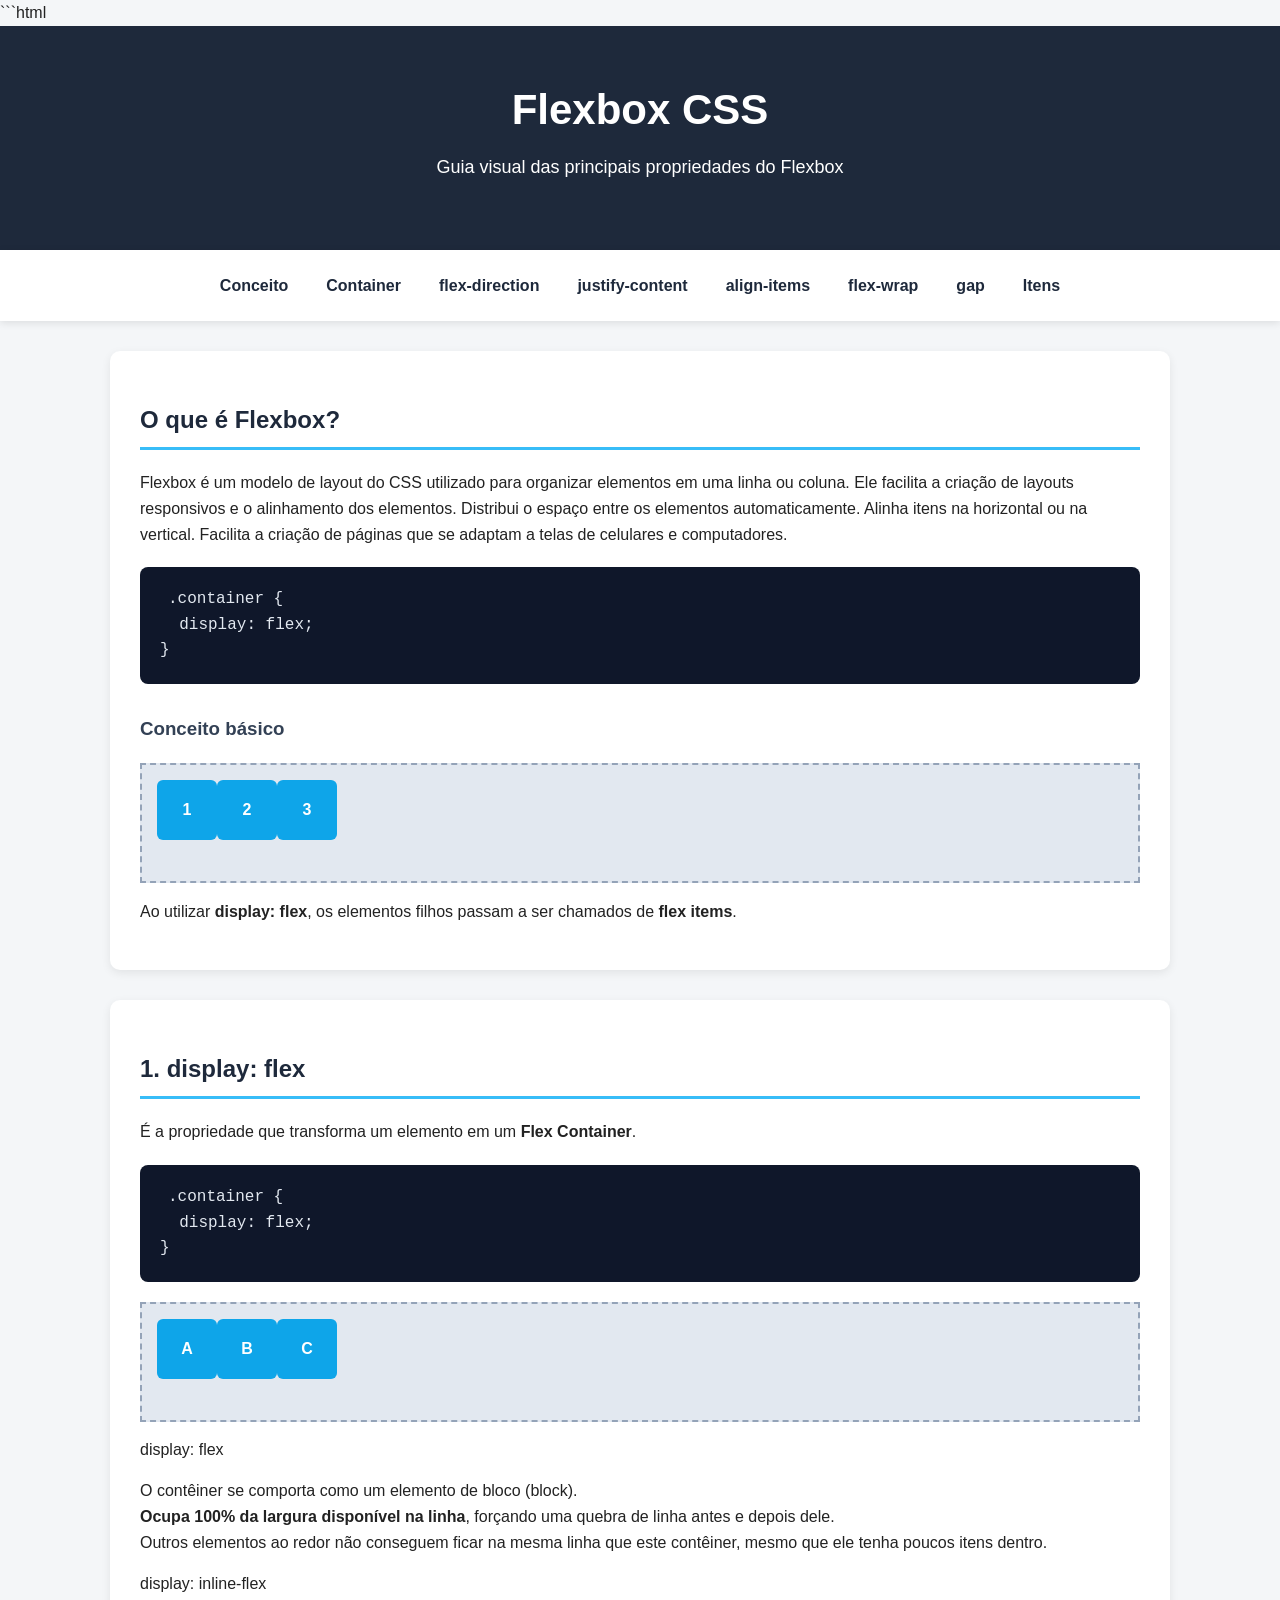
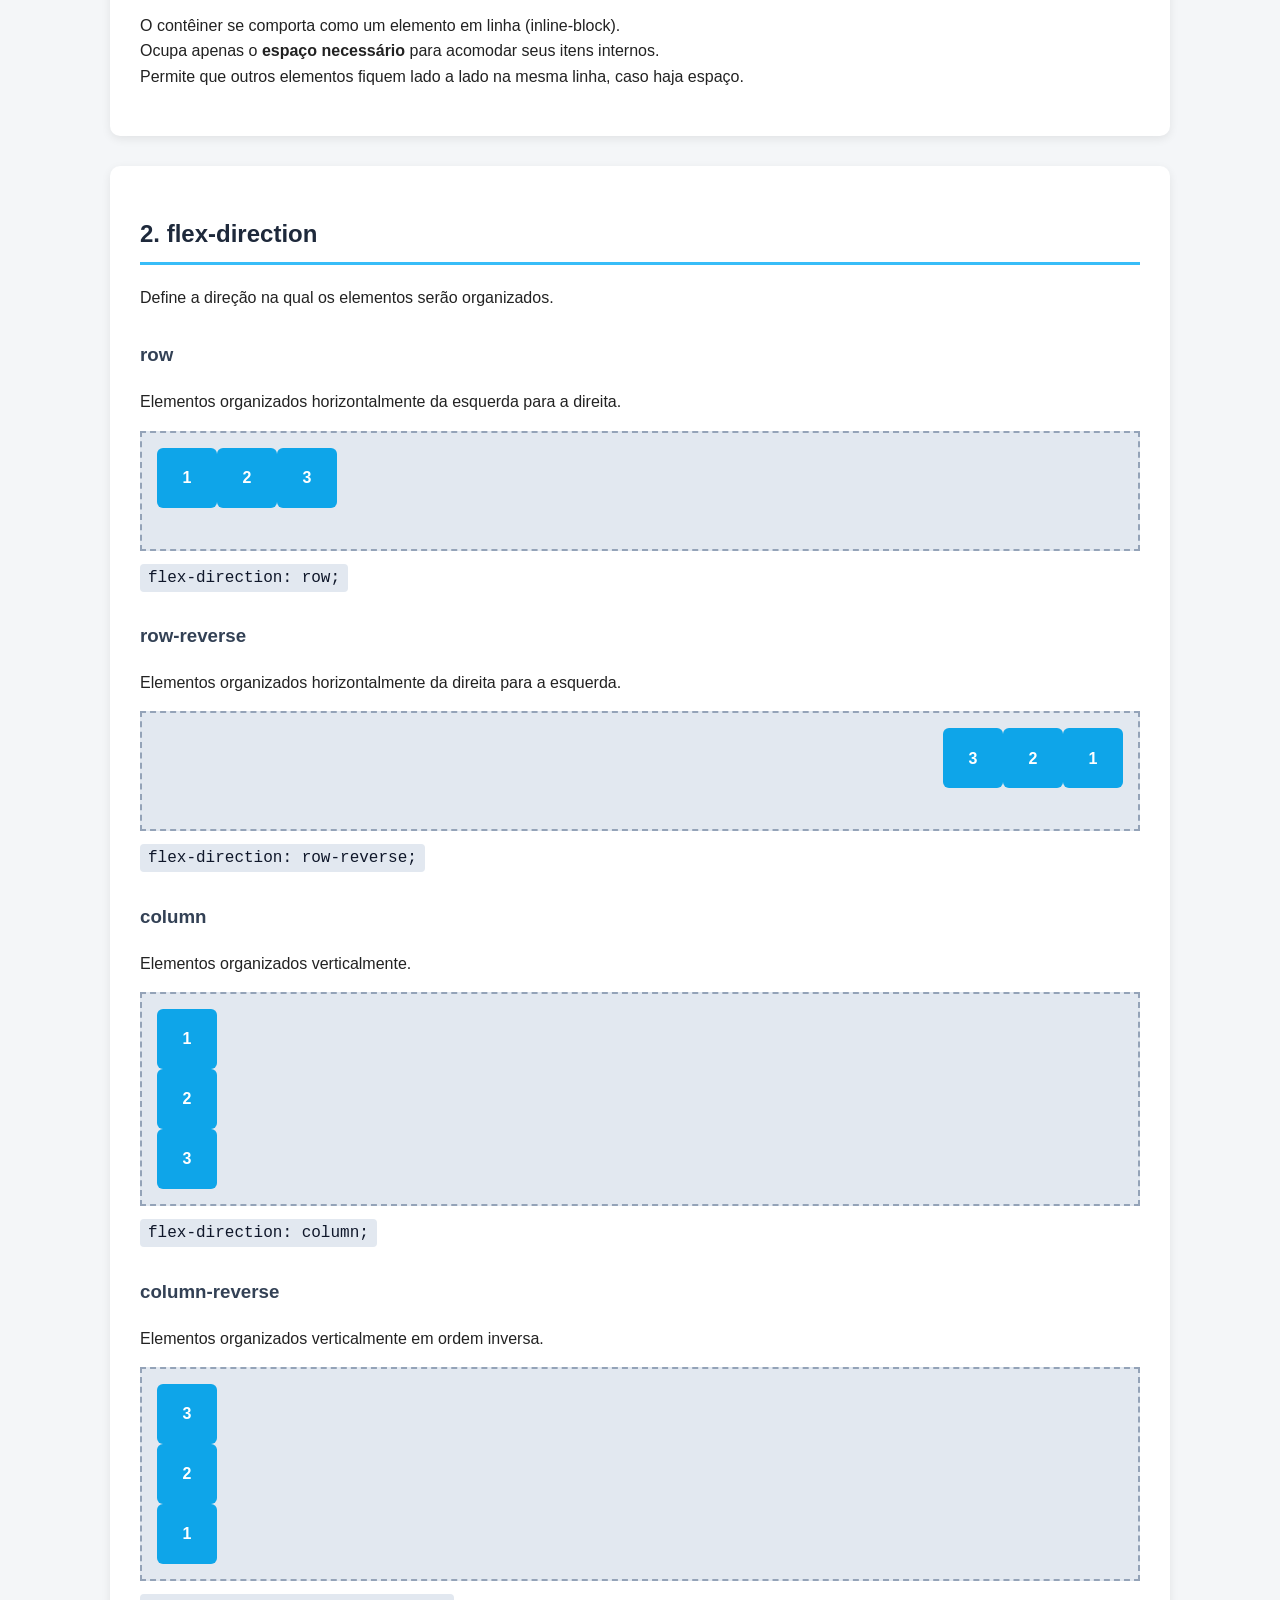
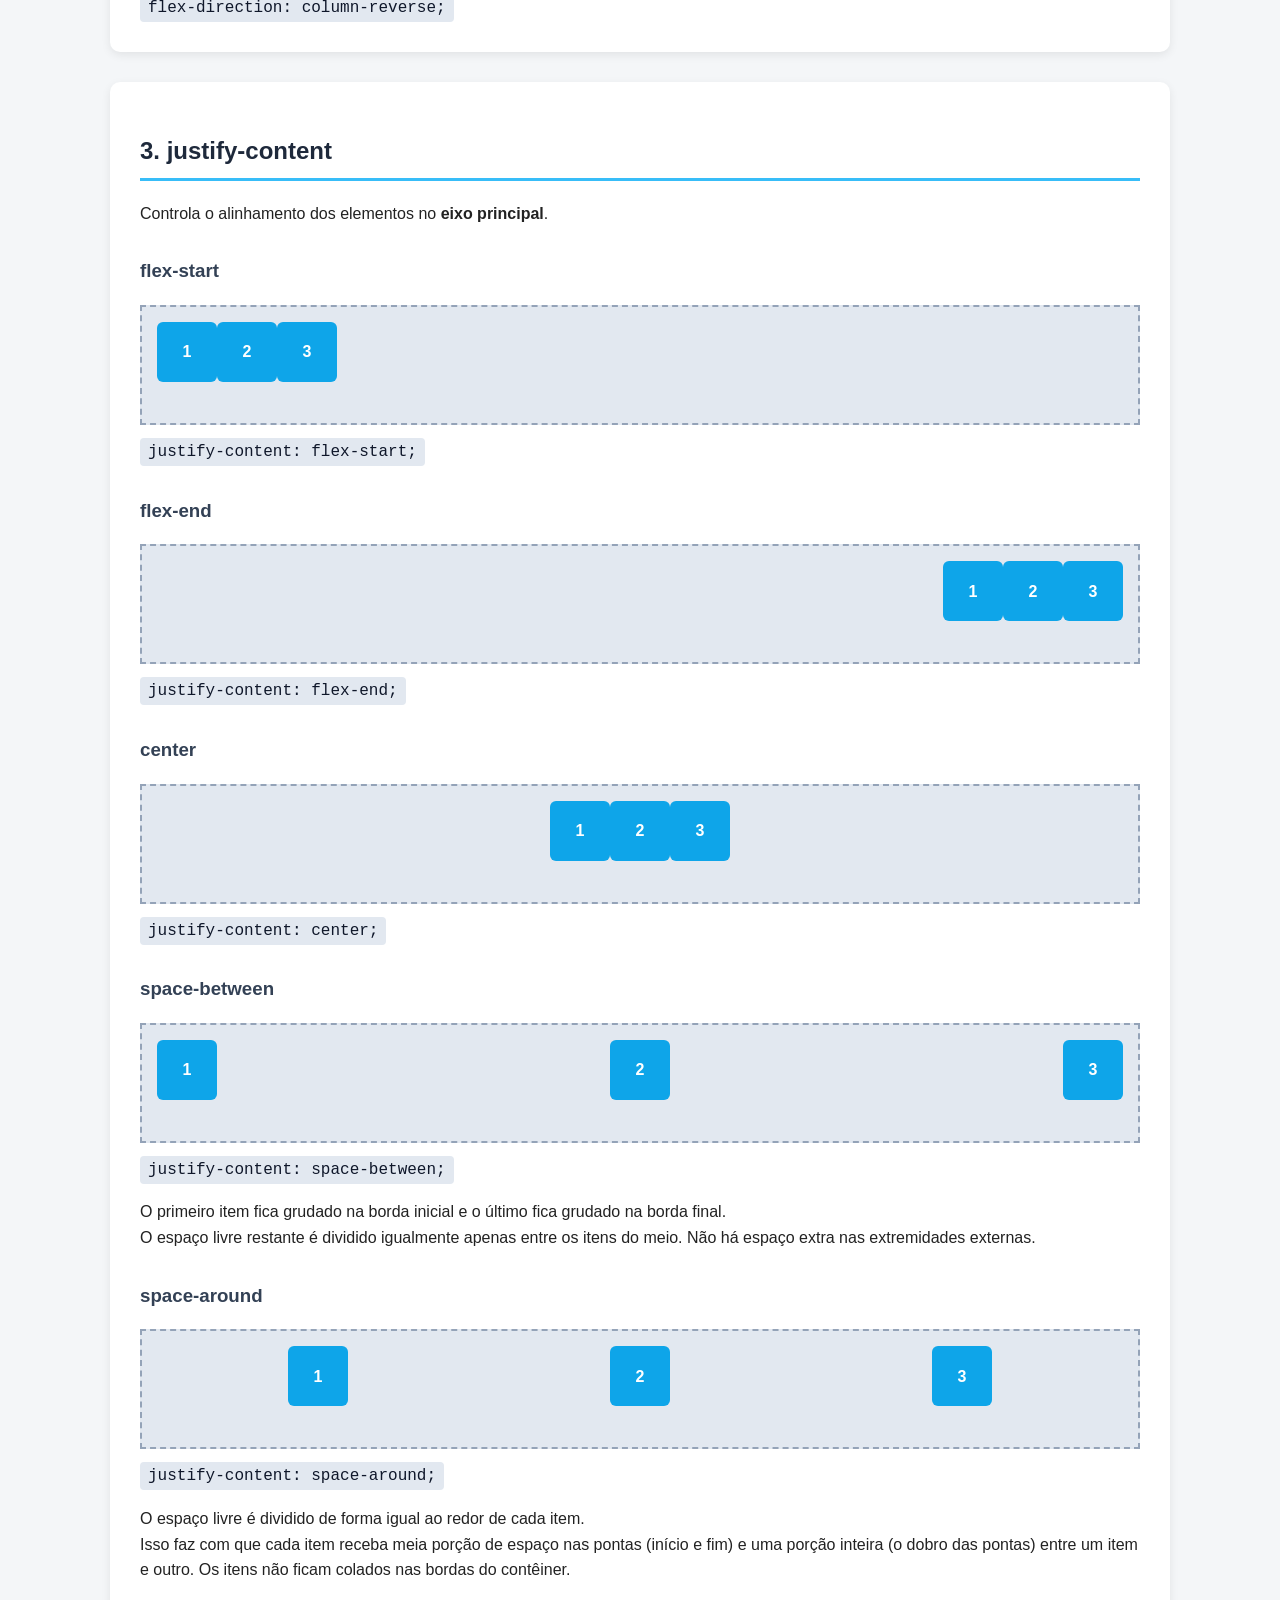
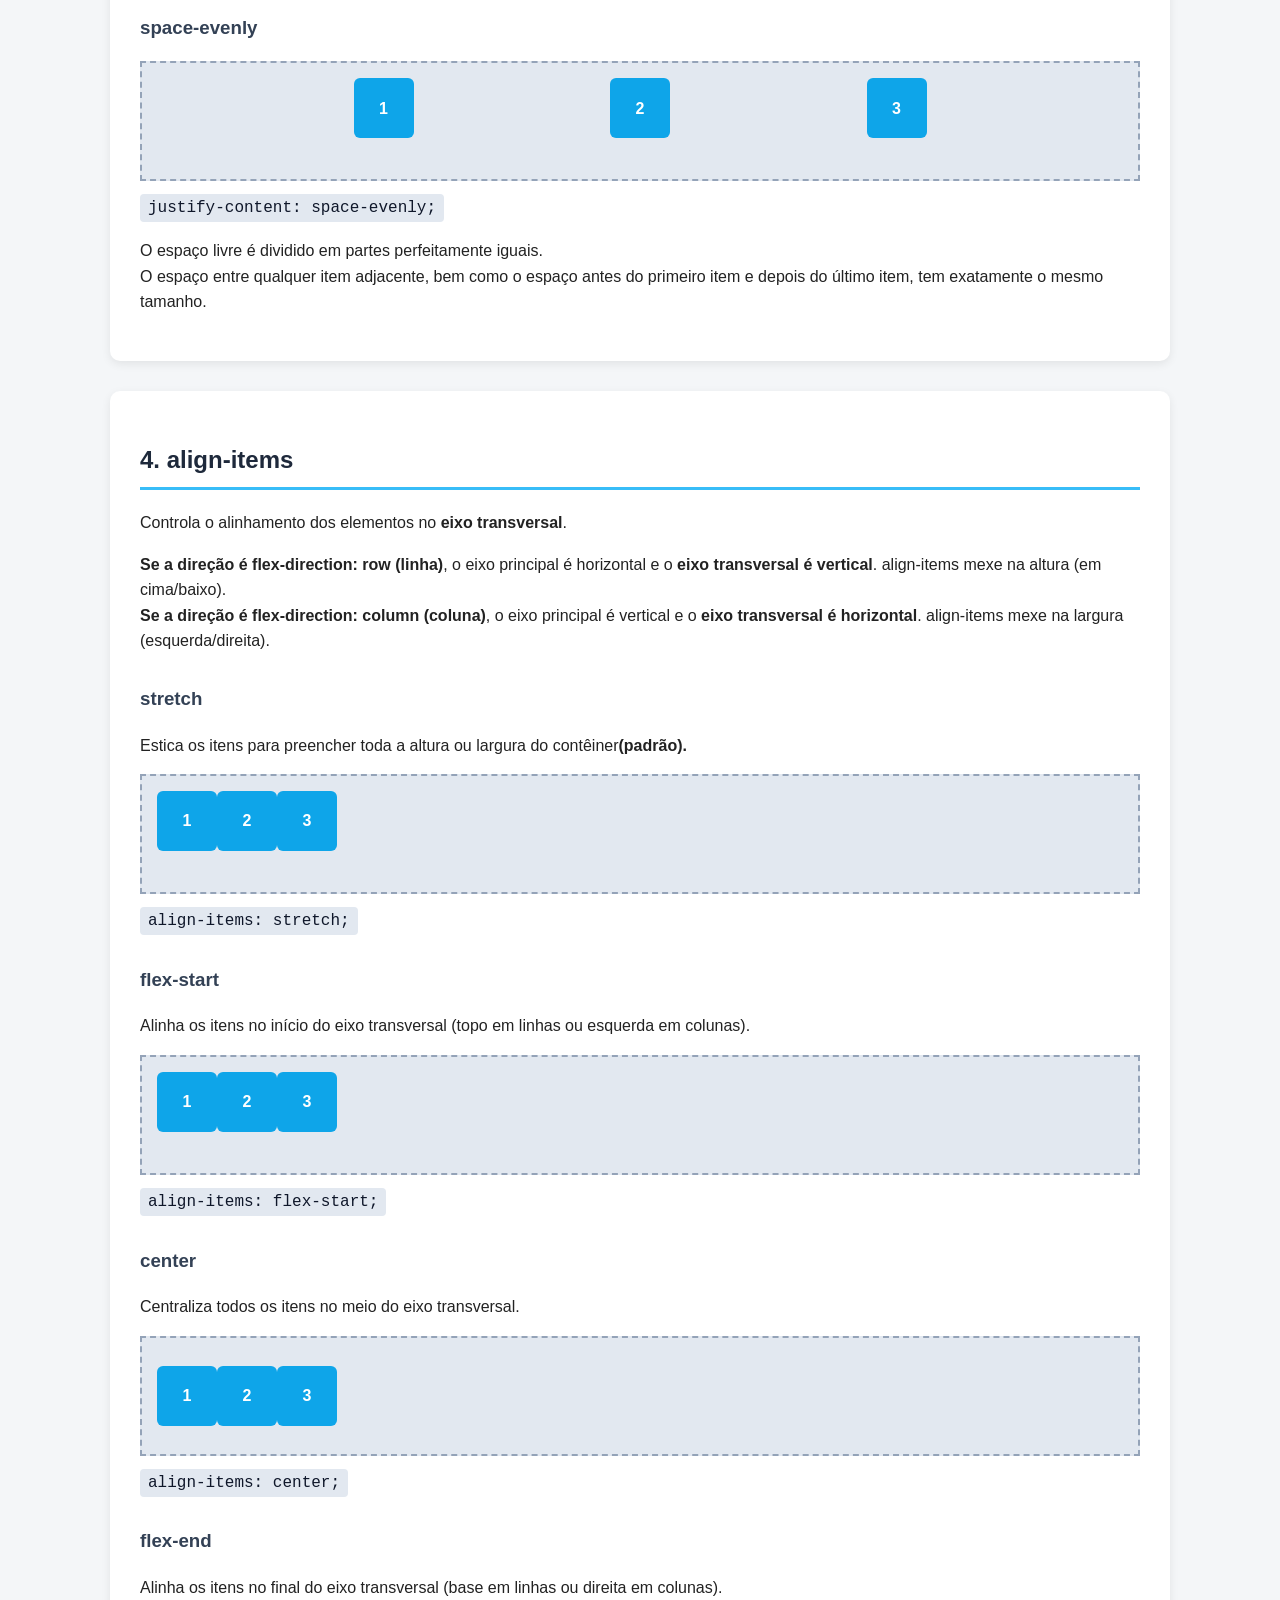
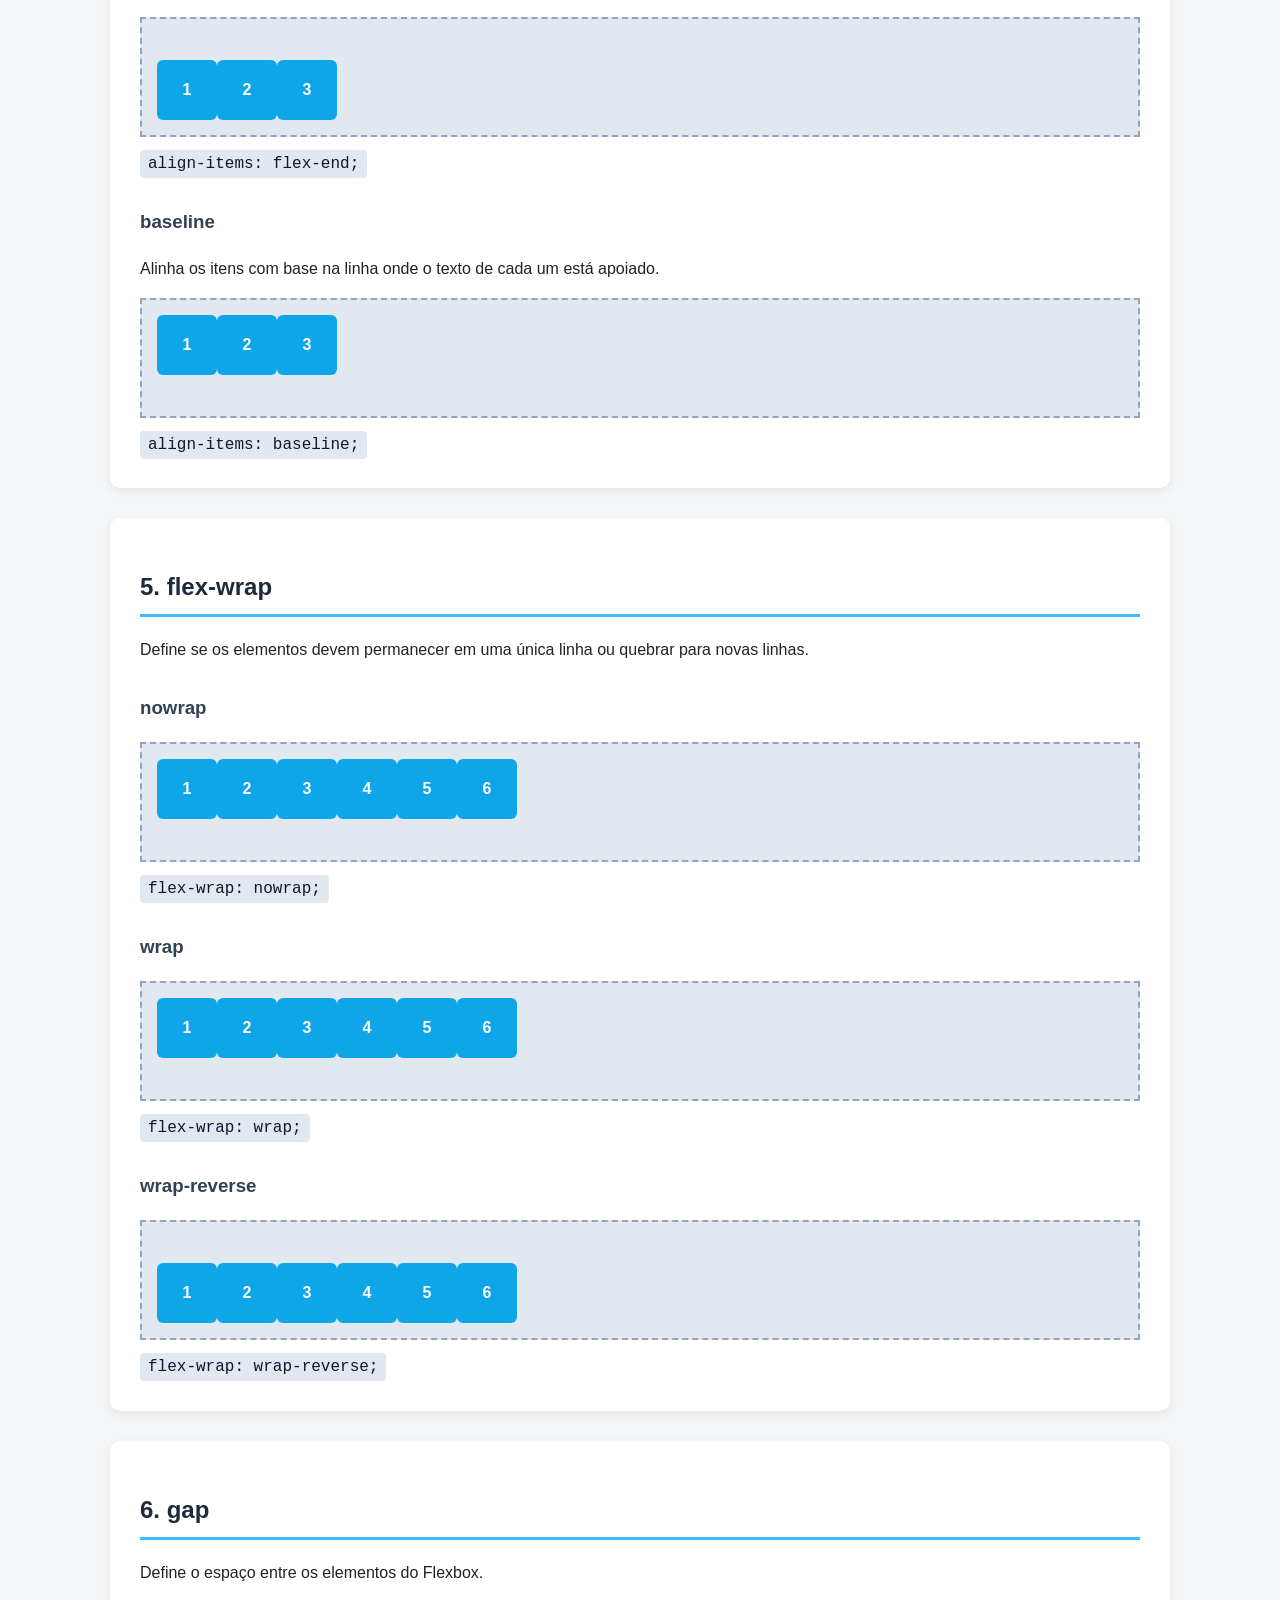
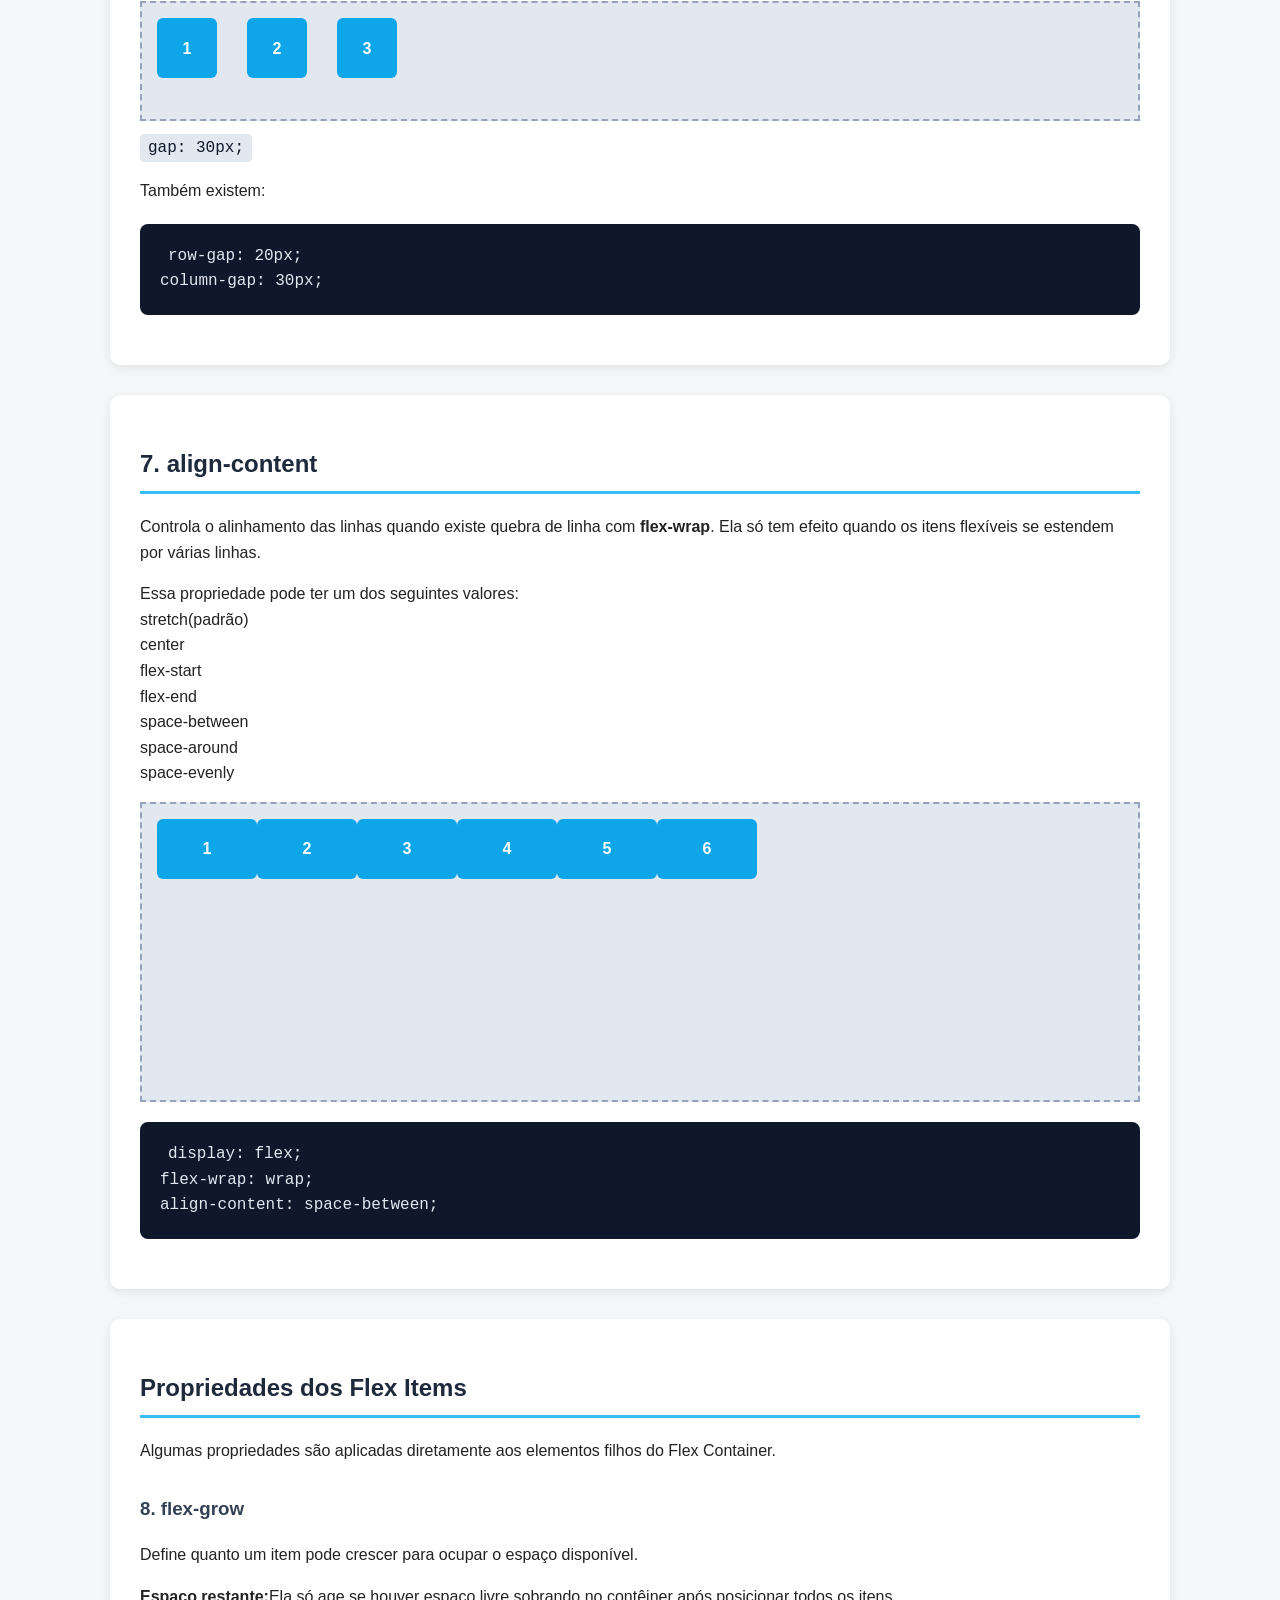
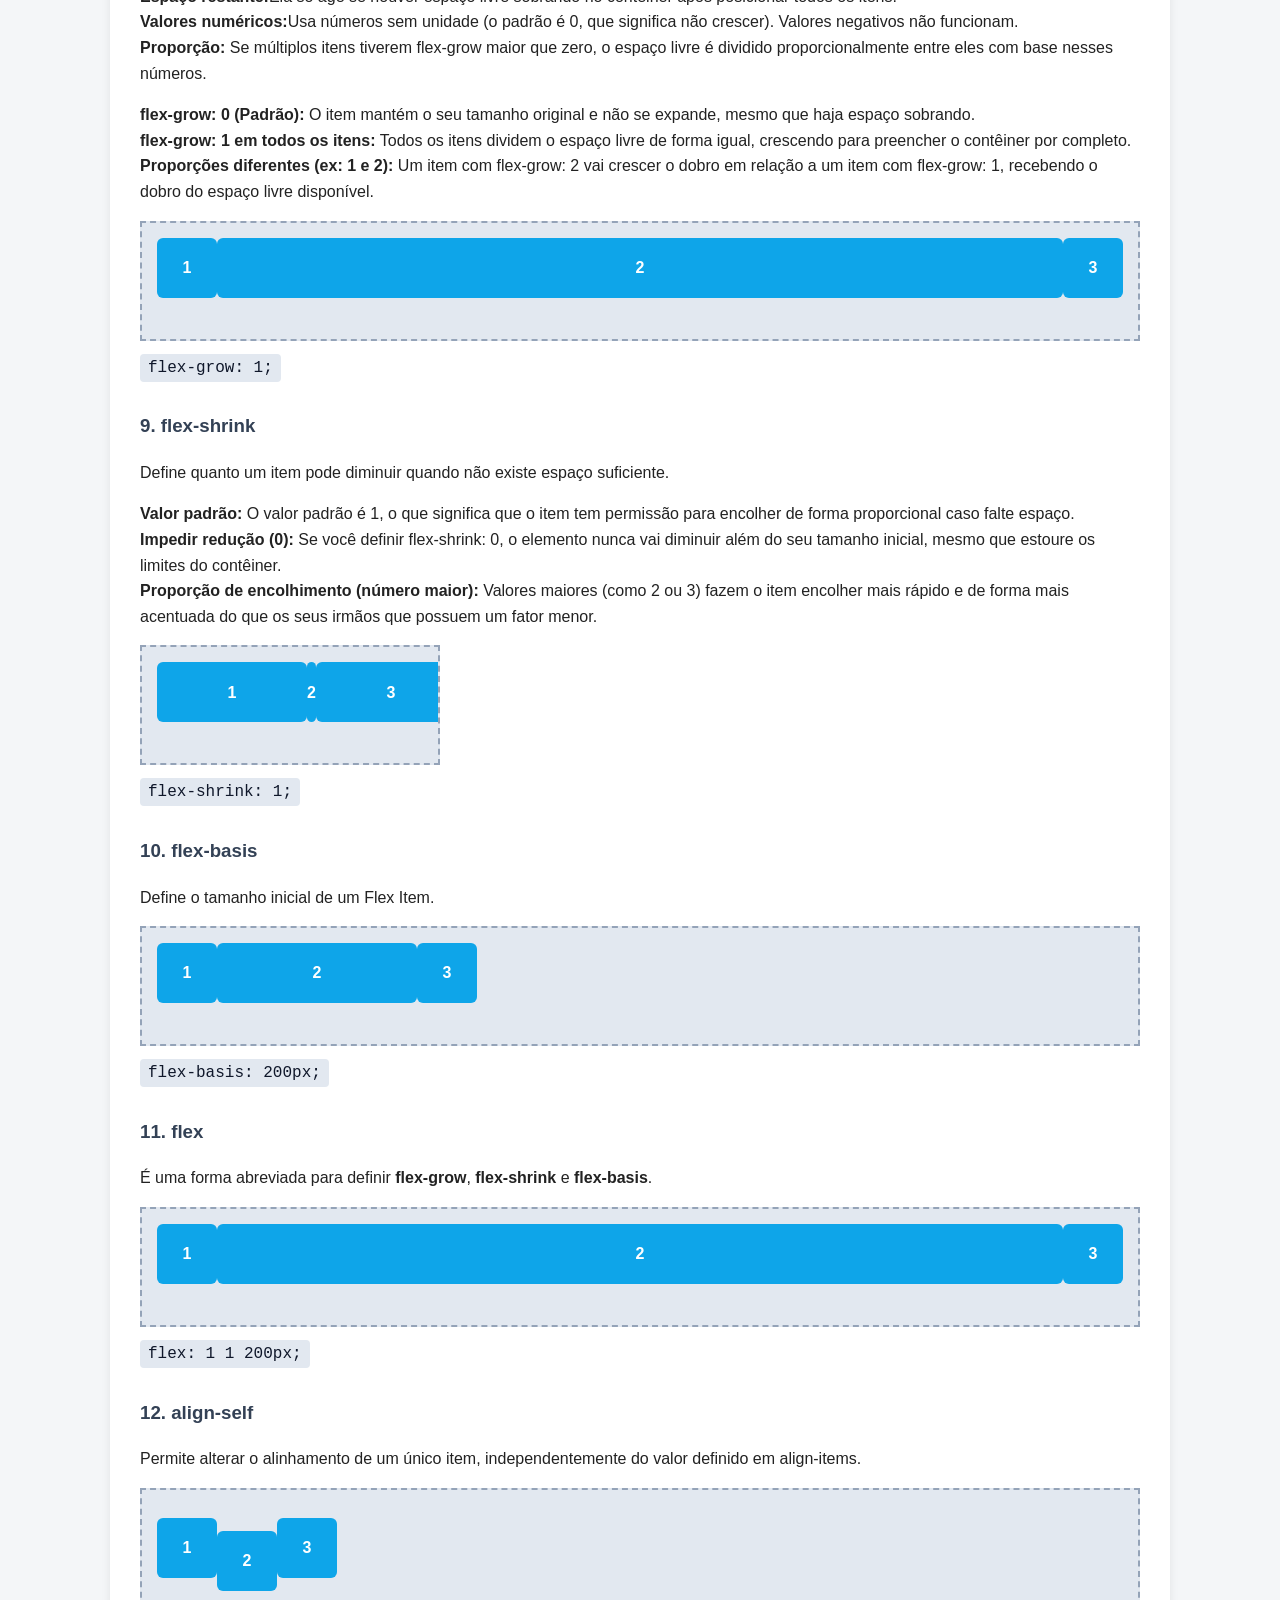
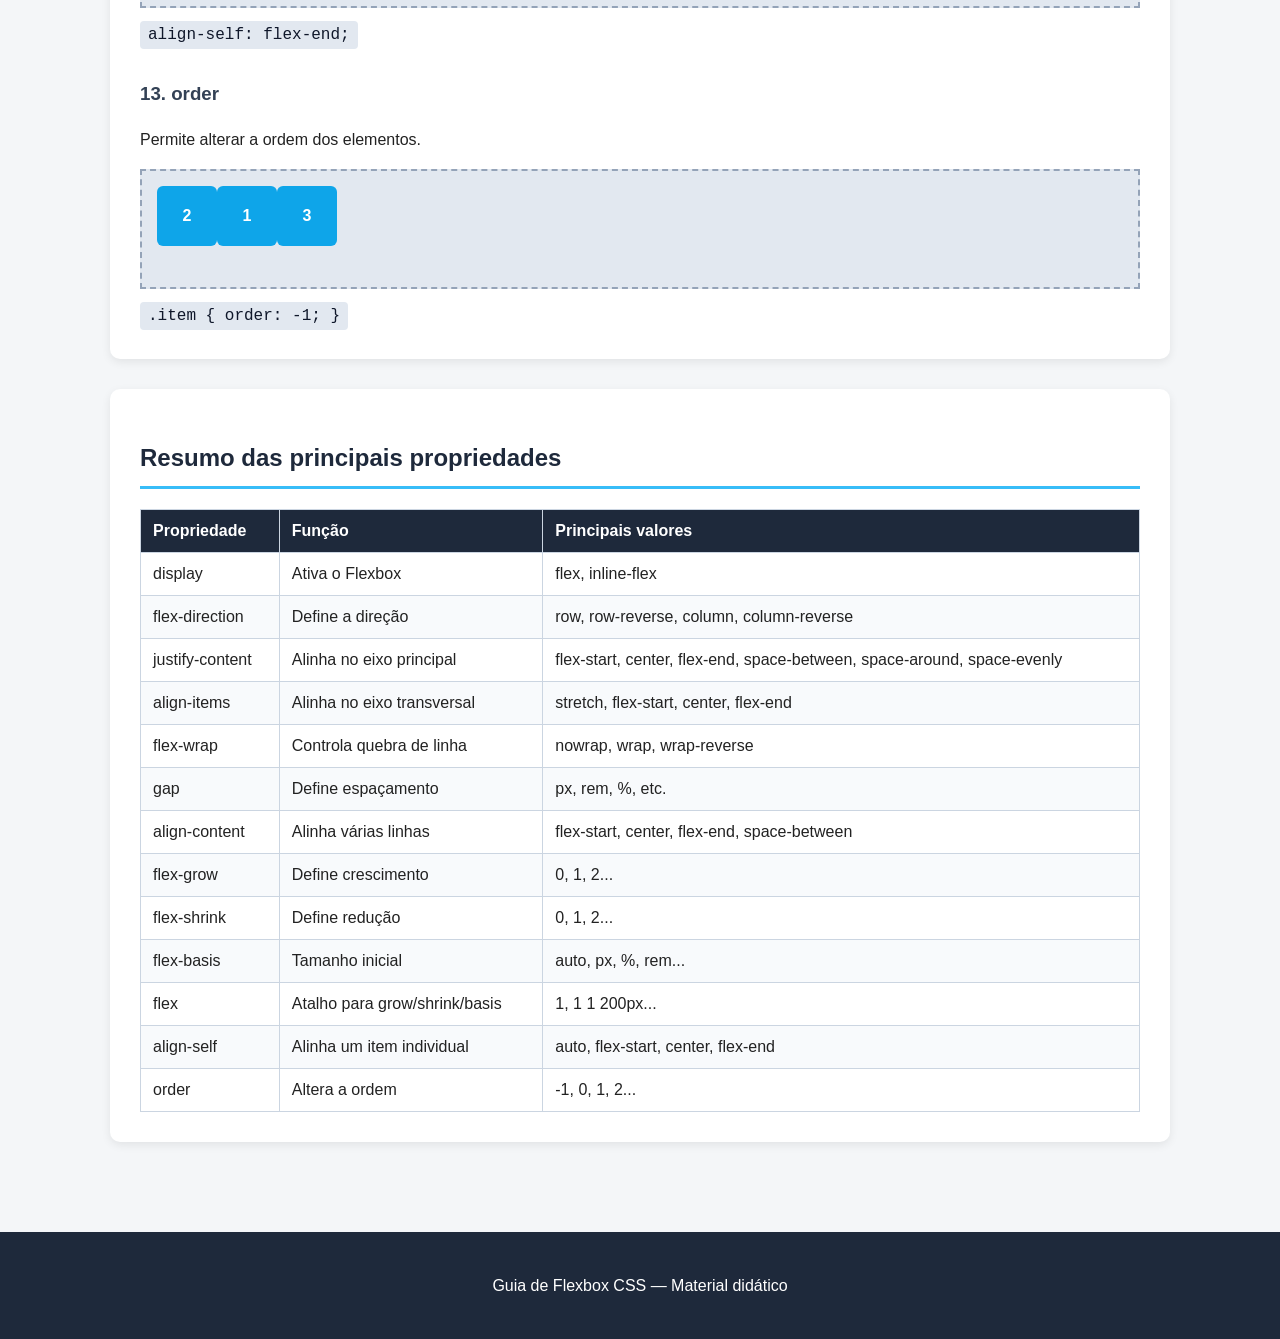
==== Flexbox CSS/index.html @ 60c866f5 "primeiro commit" ====
```html
<!DOCTYPE html>
<html lang="pt-BR">

<head>
    <meta charset="UTF-8">
    <meta name="viewport" content="width=device-width, initial-scale=1.0">

    <title>Flexbox CSS - Guia Completo</title>

    <link rel="stylesheet" href="style.css">
</head>

<body>

    <header class="cabecalho">
        <h1>Flexbox CSS</h1>
        <p>Guia visual das principais propriedades do Flexbox</p>
    </header>

    <nav class="menu">
        <a href="#conceito">Conceito</a>
        <a href="#container">Container</a>
        <a href="#direcao">flex-direction</a>
        <a href="#justify">justify-content</a>
        <a href="#align">align-items</a>
        <a href="#wrap">flex-wrap</a>
        <a href="#gap">gap</a>
        <a href="#itens">Itens</a>
    </nav>

    <main>

        <!-- CONCEITO -->

        <section id="conceito" class="secao">

            <h2>O que é Flexbox?</h2>

            <p>
                Flexbox é um modelo de layout do CSS utilizado para organizar
                elementos em uma linha ou coluna. Ele facilita a criação de
                layouts responsivos e o alinhamento dos elementos.
                Distribui o espaço entre os elementos automaticamente.
                Alinha itens na horizontal ou na vertical.
                Facilita a criação de páginas que se adaptam a telas de celulares e computadores.
            </p>

            <div class="codigo">
                <code>
                    .container {<br>
                    &nbsp;&nbsp;display: flex;<br>
                    }
                </code>
            </div>

            <h3>Conceito básico</h3>

            <div class="exemplo exemplo-basico">
                <div>1</div>
                <div>2</div>
                <div>3</div>
            </div>

            <p>
                Ao utilizar <strong>display: flex</strong>, os elementos filhos
                passam a ser chamados de <strong>flex items</strong>.
            </p>

        </section>


        <!-- CONTAINER -->

        <section id="container" class="secao">

            <h2>1. display: flex</h2>

            <p>
                É a propriedade que transforma um elemento em um
                <strong>Flex Container</strong>.
            </p>

            <div class="codigo">
                <code>
                    .container {<br>
                    &nbsp;&nbsp;display: flex;<br>
                    }
                </code>
            </div>

            <div class="exemplo display-flex">
                <div>A</div>
                <div>B</div>
                <div>C</div>
            </div>

            <div class="valores">
                <span>display: flex</span>
                <p>O contêiner se comporta como um elemento de bloco (block).<br>
                <strong>Ocupa 100% da largura disponível na linha</strong>, forçando uma quebra de linha antes e depois dele. <br>
                Outros elementos ao redor não conseguem ficar na mesma linha que este contêiner, mesmo que ele tenha poucos itens dentro.</p>
                <span>display: inline-flex</span>
                <p>O contêiner se comporta como um elemento em linha (inline-block). <br>
                Ocupa apenas o <strong>espaço necessário</strong> para acomodar seus itens internos. <br>
                Permite que outros elementos fiquem lado a lado na mesma linha, caso haja espaço.</p>
            </div>

        </section>


        <!-- FLEX DIRECTION -->

        <section id="direcao" class="secao">

            <h2>2. flex-direction</h2>

            <p>
                Define a direção na qual os elementos serão organizados.
            </p>

            <div class="propriedade">

                <h3>row</h3>

                <p>Elementos organizados horizontalmente da esquerda para a direita.</p>

                <div class="exemplo direction-row">
                    <div>1</div>
                    <div>2</div>
                    <div>3</div>
                </div>

                <code>flex-direction: row;</code>

            </div>


            <div class="propriedade">

                <h3>row-reverse</h3>

                <p>Elementos organizados horizontalmente da direita para a esquerda.</p>

                <div class="exemplo direction-row-reverse">
                    <div>1</div>
                    <div>2</div>
                    <div>3</div>
                </div>

                <code>flex-direction: row-reverse;</code>

            </div>


            <div class="propriedade">

                <h3>column</h3>

                <p>Elementos organizados verticalmente.</p>

                <div class="exemplo direction-column">
                    <div>1</div>
                    <div>2</div>
                    <div>3</div>
                </div>

                <code>flex-direction: column;</code>

            </div>


            <div class="propriedade">

                <h3>column-reverse</h3>

                <p>Elementos organizados verticalmente em ordem inversa.</p>

                <div class="exemplo direction-column-reverse">
                    <div>1</div>
                    <div>2</div>
                    <div>3</div>
                </div>

                <code>flex-direction: column-reverse;</code>

            </div>

        </section>


        <!-- JUSTIFY CONTENT -->

        <section id="justify" class="secao">

            <h2>3. justify-content</h2>

            <p>
                Controla o alinhamento dos elementos no
                <strong>eixo principal</strong>.
            </p>


            <h3>flex-start</h3>

            <div class="exemplo justify-start">
                <div>1</div>
                <div>2</div>
                <div>3</div>
            </div>

            <code>justify-content: flex-start;</code>


            <h3>flex-end</h3>

            <div class="exemplo justify-end">
                <div>1</div>
                <div>2</div>
                <div>3</div>
            </div>

            <code>justify-content: flex-end;</code>


            <h3>center</h3>

            <div class="exemplo justify-center">
                <div>1</div>
                <div>2</div>
                <div>3</div>
            </div>

            <code>justify-content: center;</code>


            <h3>space-between</h3>

            <div class="exemplo justify-between">
                <div>1</div>
                <div>2</div>
                <div>3</div>
            </div>

            <code>justify-content: space-between;</code>
            <p>O primeiro item fica grudado na borda inicial e o último fica grudado na borda final. <br>
            O espaço livre restante é dividido igualmente apenas entre os itens do meio. Não há espaço extra nas extremidades externas.</p>


            <h3>space-around</h3>

            <div class="exemplo justify-around">
                <div>1</div>
                <div>2</div>
                <div>3</div>
            </div>

            <code>justify-content: space-around;</code>
            <p>O espaço livre é dividido de forma igual ao redor de cada item. <br>
            Isso faz com que cada item receba meia porção de espaço nas pontas (início e fim) e uma porção inteira (o dobro das pontas) entre um item e outro. Os itens não ficam colados nas bordas do contêiner.</p>

            <h3>space-evenly</h3>

            <div class="exemplo justify-evenly">
                <div>1</div>
                <div>2</div>
                <div>3</div>
            </div>

            <code>justify-content: space-evenly;</code>
            <p>O espaço livre é dividido em partes perfeitamente iguais. <br>
            O espaço entre qualquer item adjacente, bem como o espaço antes do primeiro item e depois do último item, tem exatamente o mesmo tamanho.</p>

        </section>


        <!-- ALIGN ITEMS -->

        <section id="align" class="secao">

            <h2>4. align-items</h2>

            <p>
                Controla o alinhamento dos elementos no
                <strong>eixo transversal</strong>.
            </p>
            <p><strong>Se a direção é flex-direction: row (linha)</strong>, o eixo principal é horizontal e o <strong>eixo transversal é vertical</strong>. align-items mexe na altura (em cima/baixo). <br>
            <strong>Se a direção é flex-direction: column (coluna)</strong>, o eixo principal é vertical e o <strong>eixo transversal é horizontal</strong>. align-items mexe na largura (esquerda/direita).</p>


            <h3>stretch</h3>
            <p>Estica os itens para preencher toda a altura ou largura do contêiner<strong>(padrão).</strong></p>

            <div class="exemplo align-stretch">
                <div>1</div>
                <div>2</div>
                <div>3</div>
            </div>

            <code>align-items: stretch;</code>


            <h3>flex-start</h3>
            <p>Alinha os itens no início do eixo transversal (topo em linhas ou esquerda em colunas).</p>

            <div class="exemplo align-start">
                <div>1</div>
                <div>2</div>
                <div>3</div>
            </div>

            <code>align-items: flex-start;</code>


            <h3>center</h3>
            <p>Centraliza todos os itens no meio do eixo transversal.</p>

            <div class="exemplo align-center">
                <div>1</div>
                <div>2</div>
                <div>3</div>
            </div>

            <code>align-items: center;</code>


            <h3>flex-end</h3>
            <p>Alinha os itens no final do eixo transversal (base em linhas ou direita em colunas).</p>

            <div class="exemplo align-end">
                <div>1</div>
                <div>2</div>
                <div>3</div>
            </div>

            <code>align-items: flex-end;</code>

            <h3>baseline</h3>
            <p>Alinha os itens com base na linha onde o texto de cada um está apoiado.</p>

            <div class="exemplo align-baseline">
                <div>1</div>
                <div>2</div>
                <div>3</div>
            </div>

            <code>align-items: baseline;</code>

        </section>


        <!-- FLEX WRAP -->

        <section id="wrap" class="secao">

            <h2>5. flex-wrap</h2>

            <p>
                Define se os elementos devem permanecer em uma única linha
                ou quebrar para novas linhas.
            </p>


            <h3>nowrap</h3>

            <div class="exemplo wrap-nowrap">
                <div>1</div>
                <div>2</div>
                <div>3</div>
                <div>4</div>
                <div>5</div>
                <div>6</div>
            </div>

            <code>flex-wrap: nowrap;</code>


            <h3>wrap</h3>

            <div class="exemplo wrap-wrap">
                <div>1</div>
                <div>2</div>
                <div>3</div>
                <div>4</div>
                <div>5</div>
                <div>6</div>
            </div>

            <code>flex-wrap: wrap;</code>


            <h3>wrap-reverse</h3>

            <div class="exemplo wrap-reverse">
                <div>1</div>
                <div>2</div>
                <div>3</div>
                <div>4</div>
                <div>5</div>
                <div>6</div>
            </div>

            <code>flex-wrap: wrap-reverse;</code>

        </section>


        <!-- GAP -->

        <section id="gap" class="secao">

            <h2>6. gap</h2>

            <p>
                Define o espaço entre os elementos do Flexbox.
            </p>

            <div class="exemplo gap-example">
                <div>1</div>
                <div>2</div>
                <div>3</div>
            </div>

            <code>gap: 30px;</code>

            <p>
                Também existem:
            </p>

            <div class="codigo">
                <code>
                    row-gap: 20px;<br>
                    column-gap: 30px;
                </code>
            </div>

        </section>


        <!-- ALIGN CONTENT -->

        <section class="secao">

            <h2>7. align-content</h2>

            <p>
                Controla o alinhamento das linhas quando existe
                quebra de linha com <strong>flex-wrap</strong>.
                Ela só tem efeito quando os itens flexíveis se estendem por várias linhas.
            </p>
            <p>
                Essa propriedade pode ter um dos seguintes valores: <br>
                stretch(padrão) <br>
                center<br>
                flex-start<br>
                flex-end<br>
                space-between<br>
                space-around<br>
                space-evenly
            </p>

            <div class="exemplo align-content-example">
                <div>1</div>
                <div>2</div>
                <div>3</div>
                <div>4</div>
                <div>5</div>
                <div>6</div>
            </div>

            <div class="codigo">
                <code>
                    display: flex;<br>
                    flex-wrap: wrap;<br>
                    align-content: space-between;
                </code>
            </div>

        </section>


        <!-- PROPRIEDADES DOS ITENS -->

        <section id="itens" class="secao">

            <h2>Propriedades dos Flex Items</h2>

            <p>
                Algumas propriedades são aplicadas diretamente aos
                elementos filhos do Flex Container.
            </p>


            <h3>8. flex-grow</h3>

            <p>
                Define quanto um item pode crescer para ocupar o espaço disponível.
            </p>

            <p>
            <strong>Espaço restante:</strong>Ela só age se houver espaço livre sobrando no contêiner após posicionar todos os itens. <br>
            <strong>Valores numéricos:</strong>Usa números sem unidade (o padrão é 0, que significa não crescer). Valores negativos não funcionam. <br>
            <strong>Proporção:</strong> Se múltiplos itens tiverem flex-grow maior que zero, o espaço livre é dividido proporcionalmente entre eles com base nesses números.
            </p>

            <p>
            <strong>flex-grow: 0 (Padrão):</strong> O item mantém o seu tamanho original e não se expande, mesmo que haja espaço sobrando. <br>
            <strong>flex-grow: 1 em todos os itens:</strong> Todos os itens dividem o espaço livre de forma igual, crescendo para preencher o contêiner por completo. <br>
            <strong>Proporções diferentes (ex: 1 e 2):</strong> Um item com flex-grow: 2 vai crescer o dobro em relação a um item com flex-grow: 1, recebendo o dobro do espaço livre disponível.
            </p>

            <div class="exemplo grow-example">
                <div>1</div>
                <div class="grow">2</div>
                <div>3</div>
            </div>

            <code>flex-grow: 1;</code>


            <h3>9. flex-shrink</h3>

            <p>
                Define quanto um item pode diminuir quando não existe
                espaço suficiente.
            </p>

            <p>
            <strong>Valor padrão:</strong> O valor padrão é 1, o que significa que o item tem permissão para encolher de forma proporcional caso falte espaço. <br>
            <strong>Impedir redução (0):</strong> Se você definir flex-shrink: 0, o elemento nunca vai diminuir além do seu tamanho inicial, mesmo que estoure os limites do contêiner. <br>
            <strong>Proporção de encolhimento (número maior):</strong> Valores maiores (como 2 ou 3) fazem o item encolher mais rápido e de forma mais acentuada do que os seus irmãos que possuem um fator menor.
            </p>

            <div class="exemplo shrink-example">
                <div>1</div>
                <div class="shrink">2</div>
                <div>3</div>
            </div>

            <code>flex-shrink: 1;</code>


            <h3>10. flex-basis</h3>

            <p>
                Define o tamanho inicial de um Flex Item.
            </p>

            <div class="exemplo basis-example">
                <div>1</div>
                <div class="basis">2</div>
                <div>3</div>
            </div>

            <code>flex-basis: 200px;</code>


            <h3>11. flex</h3>

            <p>
                É uma forma abreviada para definir
                <strong>flex-grow</strong>,
                <strong>flex-shrink</strong> e
                <strong>flex-basis</strong>.
            </p>

            <div class="exemplo flex-example">
                <div>1</div>
                <div class="flex-item">2</div>
                <div>3</div>
            </div>

            <code>flex: 1 1 200px;</code>


            <h3>12. align-self</h3>

            <p>
                Permite alterar o alinhamento de um único item,
                independentemente do valor definido em align-items.
            </p>

            <div class="exemplo self-example">
                <div>1</div>
                <div class="self">2</div>
                <div>3</div>
            </div>

            <code>align-self: flex-end;</code>


            <h3>13. order</h3>

            <p>
                Permite alterar a ordem dos elementos.
            </p>

            <div class="exemplo order-example">
                <div>1</div>
                <div class="order">2</div>
                <div>3</div>
            </div>

            <code>
                .item { order: -1; }
            </code>

        </section>


        <!-- RESUMO -->

        <section class="secao resumo">

            <h2>Resumo das principais propriedades</h2>

            <table>

                <thead>
                    <tr>
                        <th>Propriedade</th>
                        <th>Função</th>
                        <th>Principais valores</th>
                    </tr>
                </thead>

                <tbody>

                    <tr>
                        <td>display</td>
                        <td>Ativa o Flexbox</td>
                        <td>flex, inline-flex</td>
                    </tr>

                    <tr>
                        <td>flex-direction</td>
                        <td>Define a direção</td>
                        <td>row, row-reverse, column, column-reverse</td>
                    </tr>

                    <tr>
                        <td>justify-content</td>
                        <td>Alinha no eixo principal</td>
                        <td>flex-start, center, flex-end, space-between, space-around, space-evenly</td>
                    </tr>

                    <tr>
                        <td>align-items</td>
                        <td>Alinha no eixo transversal</td>
                        <td>stretch, flex-start, center, flex-end</td>
                    </tr>

                    <tr>
                        <td>flex-wrap</td>
                        <td>Controla quebra de linha</td>
                        <td>nowrap, wrap, wrap-reverse</td>
                    </tr>

                    <tr>
                        <td>gap</td>
                        <td>Define espaçamento</td>
                        <td>px, rem, %, etc.</td>
                    </tr>

                    <tr>
                        <td>align-content</td>
                        <td>Alinha várias linhas</td>
                        <td>flex-start, center, flex-end, space-between</td>
                    </tr>

                    <tr>
                        <td>flex-grow</td>
                        <td>Define crescimento</td>
                        <td>0, 1, 2...</td>
                    </tr>

                    <tr>
                        <td>flex-shrink</td>
                        <td>Define redução</td>
                        <td>0, 1, 2...</td>
                    </tr>

                    <tr>
                        <td>flex-basis</td>
                        <td>Tamanho inicial</td>
                        <td>auto, px, %, rem...</td>
                    </tr>

                    <tr>
                        <td>flex</td>
                        <td>Atalho para grow/shrink/basis</td>
                        <td>1, 1 1 200px...</td>
                    </tr>

                    <tr>
                        <td>align-self</td>
                        <td>Alinha um item individual</td>
                        <td>auto, flex-start, center, flex-end</td>
                    </tr>

                    <tr>
                        <td>order</td>
                        <td>Altera a ordem</td>
                        <td>-1, 0, 1, 2...</td>
                    </tr>

                </tbody>

            </table>

        </section>

    </main>


    <footer>

        <p>
            Guia de Flexbox CSS — Material didático
        </p>

    </footer>

</body>

</html>
---- Flexbox CSS/style.css ----
/* =========================
   CONFIGURAÇÕES GERAIS
========================= */

* {
    box-sizing: border-box;
}

html {
    scroll-behavior: smooth;
}

body {
    margin: 0;
    font-family: Arial, Helvetica, sans-serif;
    background-color: #f4f6f8;
    color: #222;
    line-height: 1.6;
}


/* =========================
   CABEÇALHO
========================= */

.cabecalho {
    background-color: #1e293b;
    color: white;
    text-align: center;
    padding: 50px 20px;
}

.cabecalho h1 {
    margin: 0;
    font-size: 42px;
}

.cabecalho p {
    margin-top: 10px;
    font-size: 18px;
}


/* =========================
   MENU
========================= */

.menu {
    display: flex;
    justify-content: center;
    flex-wrap: wrap;
    gap: 10px;

    background-color: white;
    padding: 15px;

    position: sticky;
    top: 0;

    box-shadow: 0 2px 8px rgba(0, 0, 0, 0.1);

    z-index: 10;
}

.menu a {
    text-decoration: none;
    color: #1e293b;
    font-weight: bold;

    padding: 8px 14px;
    border-radius: 5px;
}

.menu a:hover {
    background-color: #e2e8f0;
}


/* =========================
   CONTEÚDO
========================= */

main {
    max-width: 1100px;
    margin: auto;
    padding: 30px 20px;
}

.secao {
    background-color: white;

    margin-bottom: 30px;
    padding: 30px;

    border-radius: 10px;

    box-shadow: 0 3px 10px rgba(0, 0, 0, 0.08);
}

.secao h2 {
    color: #1e293b;
    border-bottom: 3px solid #38bdf8;
    padding-bottom: 8px;
}

.secao h3 {
    margin-top: 30px;
    color: #334155;
}


/* =========================
   CÓDIGO
========================= */

.codigo {
    background-color: #0f172a;
    color: #e2e8f0;

    padding: 20px;
    border-radius: 8px;

    margin: 20px 0;

    overflow-x: auto;
}

code {
    background-color: #e2e8f0;
    color: #0f172a;

    padding: 5px 8px;

    border-radius: 4px;

    font-family: Consolas, monospace;
}

.codigo code {
    background-color: transparent;
    color: #e2e8f0;
}


/* =========================
   ÁREA DOS EXEMPLOS
========================= */

.exemplo {
    display: flex;

    width: 100%;
    min-height: 120px;

    padding: 15px;

    margin: 15px 0;

    background-color: #e2e8f0;

    border: 2px dashed #94a3b8;

    overflow: hidden;
}

.exemplo > div {
    width: 60px;
    height: 60px;

    display: flex;
    justify-content: center;
    align-items: center;

    background-color: #0ea5e9;
    color: white;

    font-weight: bold;

    border-radius: 6px;

    flex-shrink: 0;
}


/* =========================
   DISPLAY
========================= */

.display-flex {
    display: flex;
}


/* =========================
   FLEX-DIRECTION
========================= */

.direction-row {
    flex-direction: row;
}

.direction-row-reverse {
    flex-direction: row-reverse;
}

.direction-column {
    flex-direction: column;
}

.direction-column-reverse {
    flex-direction: column-reverse;
}


/* =========================
   JUSTIFY-CONTENT
========================= */

.justify-start {
    justify-content: flex-start;
}

.justify-end {
    justify-content: flex-end;
}

.justify-center {
    justify-content: center;
}

.justify-between {
    justify-content: space-between;
}

.justify-around {
    justify-content: space-around;
}

.justify-evenly {
    justify-content: space-evenly;
}


/* =========================
   ALIGN-ITEMS
========================= */

.align-stretch {
    align-items: stretch;
}

.align-start {
    align-items: flex-start;
}

.align-center {
    align-items: center;
}

.align-end {
    align-items: flex-end;
}

.align-baseline {
    align-items: baseline;
}


/* =========================
   FLEX-WRAP
========================= */

.wrap-nowrap {
    flex-wrap: nowrap;
}

.wrap-wrap {
    flex-wrap: wrap;
}

.wrap-reverse {
    flex-wrap: wrap-reverse;
}


/* =========================
   GAP
========================= */

.gap-example {
    gap: 30px;
}


/* =========================
   ALIGN-CONTENT
========================= */

.align-content-example {
    flex-wrap: wrap;
    align-content: space-between;

    height: 300px;
}

.align-content-example div {
    width: 100px;
}


/* =========================
   FLEX-GROW
========================= */

.grow-example .grow {
    flex-grow: 1;
}


/* =========================
   FLEX-SHRINK
========================= */

.shrink-example {
    width: 300px;
}

.shrink-example div {
    width: 150px;
}

.shrink-example .shrink {
    flex-shrink: 1;
}


/* =========================
   FLEX-BASIS
========================= */

.basis-example .basis {
    flex-basis: 200px;
}


/* =========================
   FLEX
========================= */

.flex-example .flex-item {
    flex: 1 1 200px;
}


/* =========================
   ALIGN-SELF
========================= */

.self-example {
    align-items: center;
}

.self-example .self {
    align-self: flex-end;
}


/* =========================
   ORDER
========================= */

.order-example .order {
    order: -1;
}


/* =========================
   RESUMO
========================= */

.resumo {
    overflow-x: auto;
}

table {
    width: 100%;
    border-collapse: collapse;

    margin-top: 20px;
}

th,
td {
    border: 1px solid #cbd5e1;

    padding: 12px;

    text-align: left;
}

th {
    background-color: #1e293b;
    color: white;
}

tr:nth-child(even) {
    background-color: #f8fafc;
}


/* =========================
   RODAPÉ
========================= */

footer {
    background-color: #1e293b;

    color: white;

    text-align: center;

    padding: 25px;

    margin-top: 30px;
}


/* =========================
   RESPONSIVIDADE
========================= */

@media (max-width: 700px) {

    .cabecalho h1 {
        font-size: 32px;
    }

    .secao {
        padding: 20px;
    }

    .menu {
        justify-content: flex-start;
    }

    .exemplo {
        overflow-x: auto;
    }

}
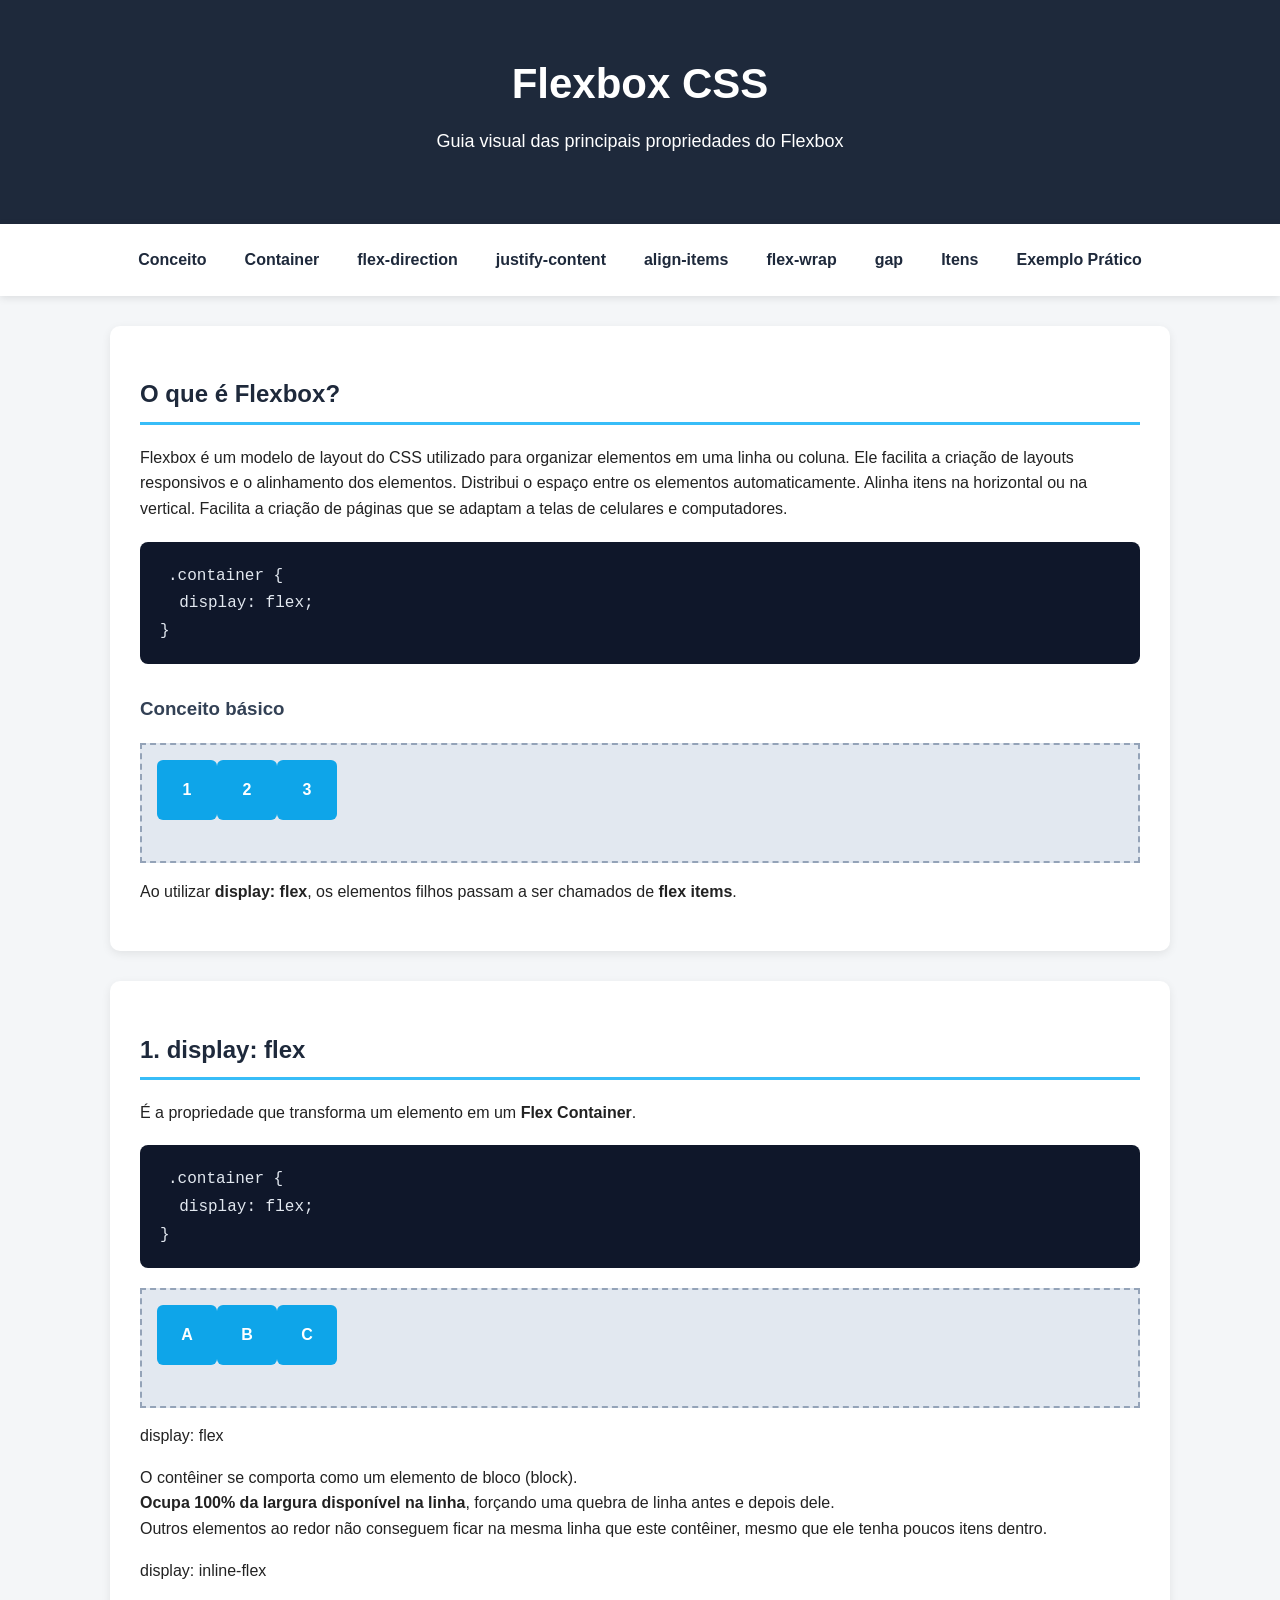
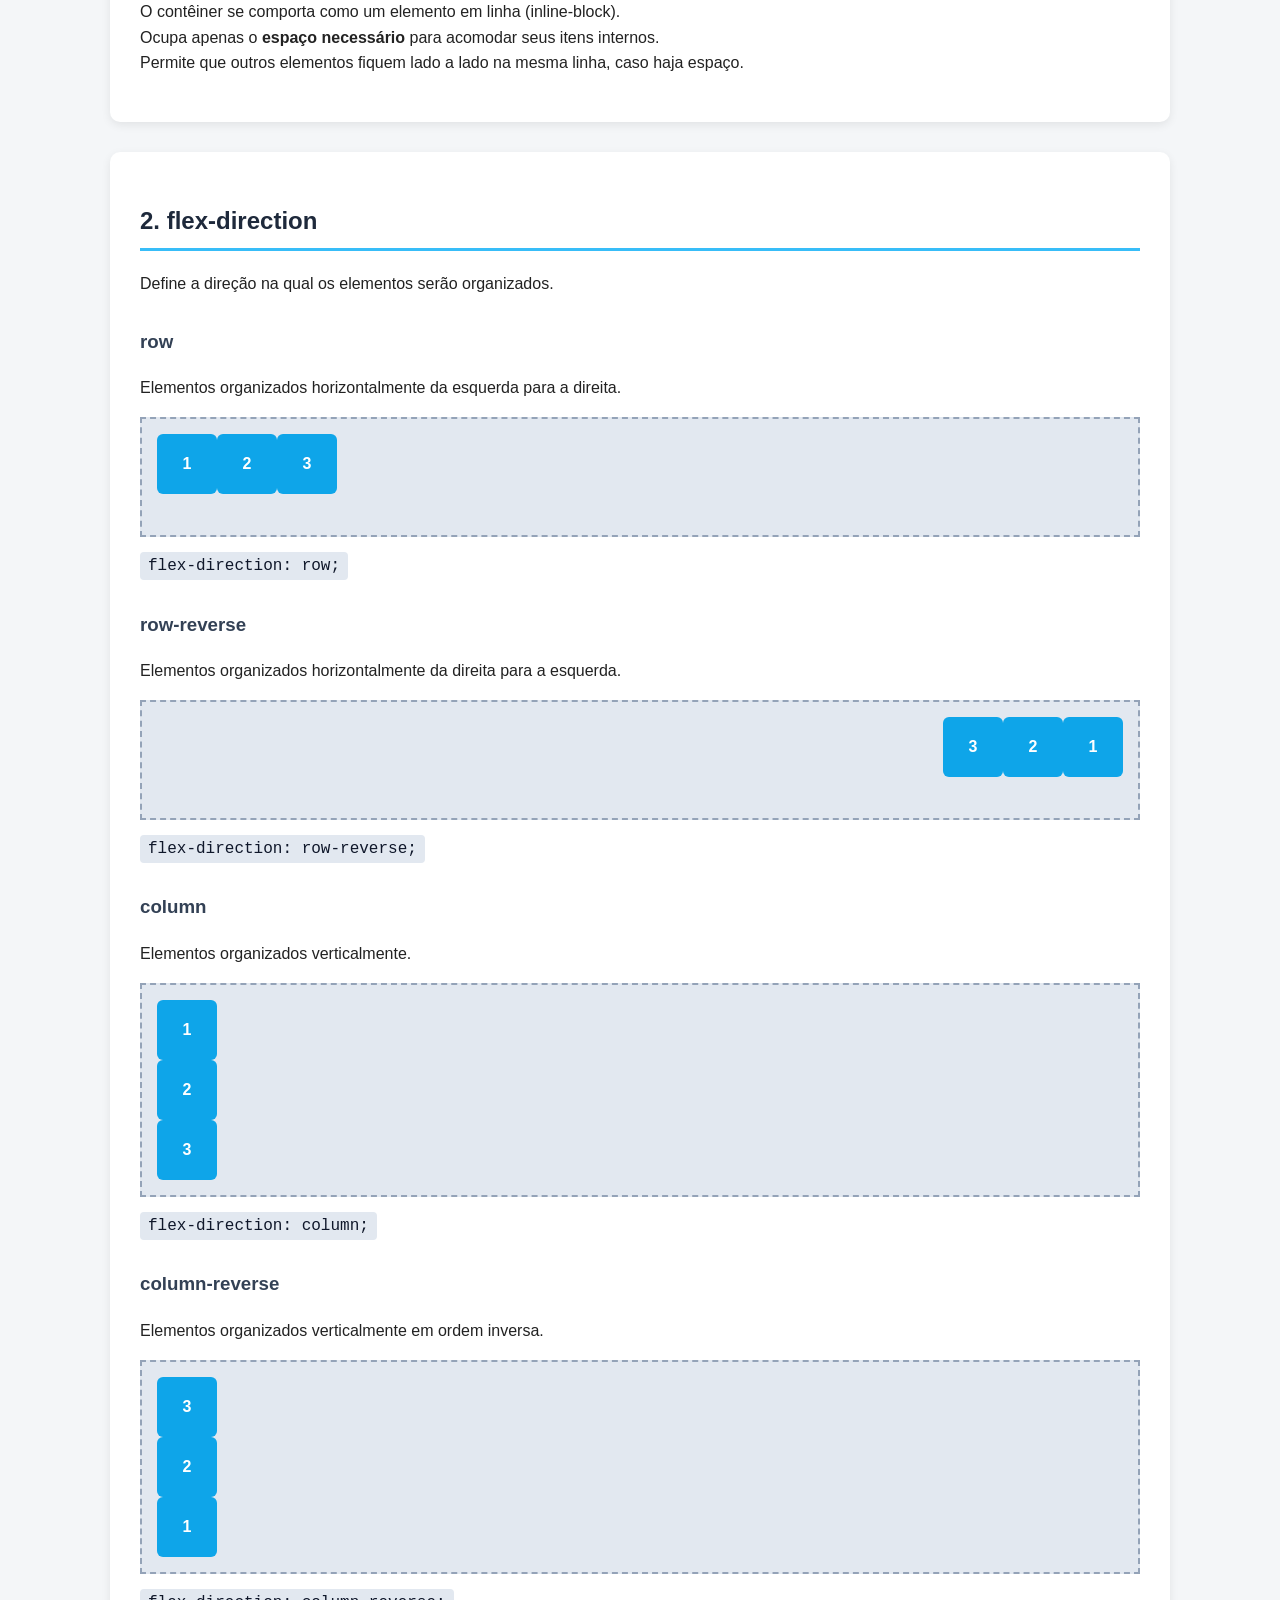
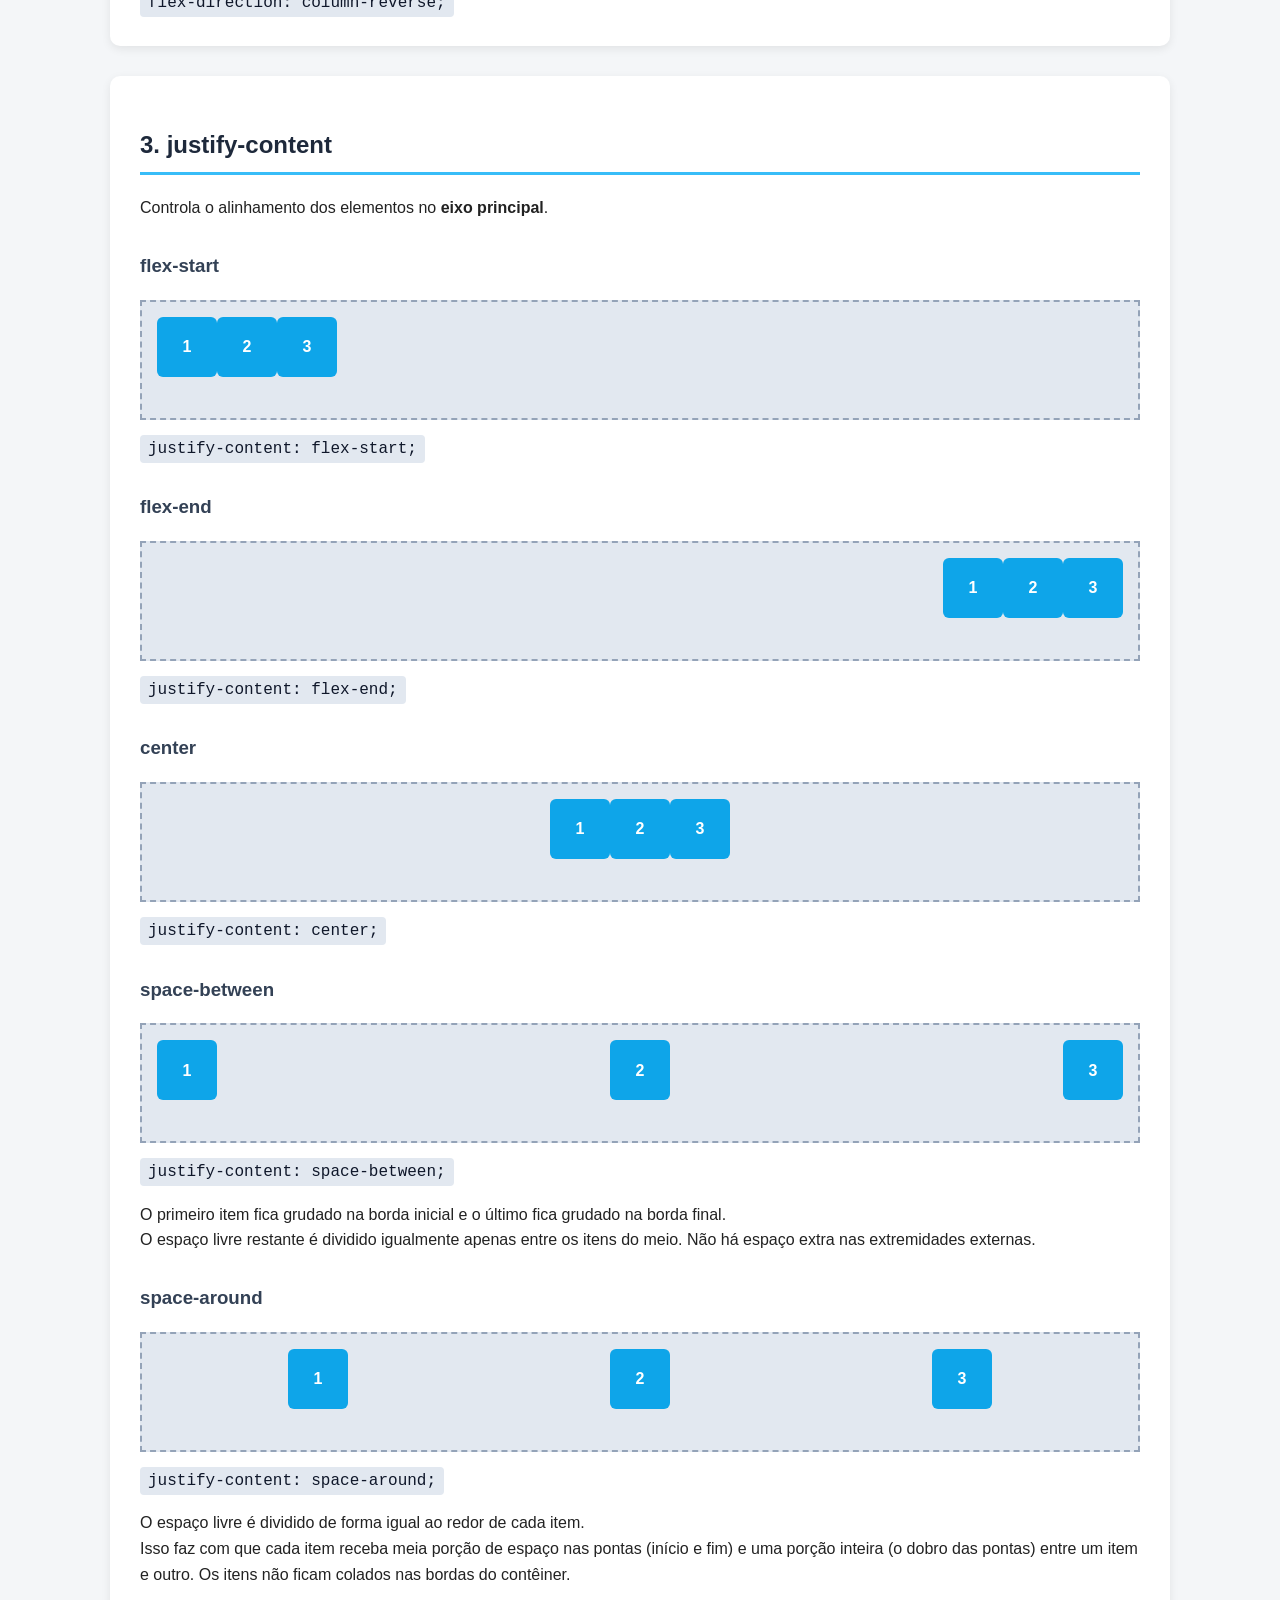
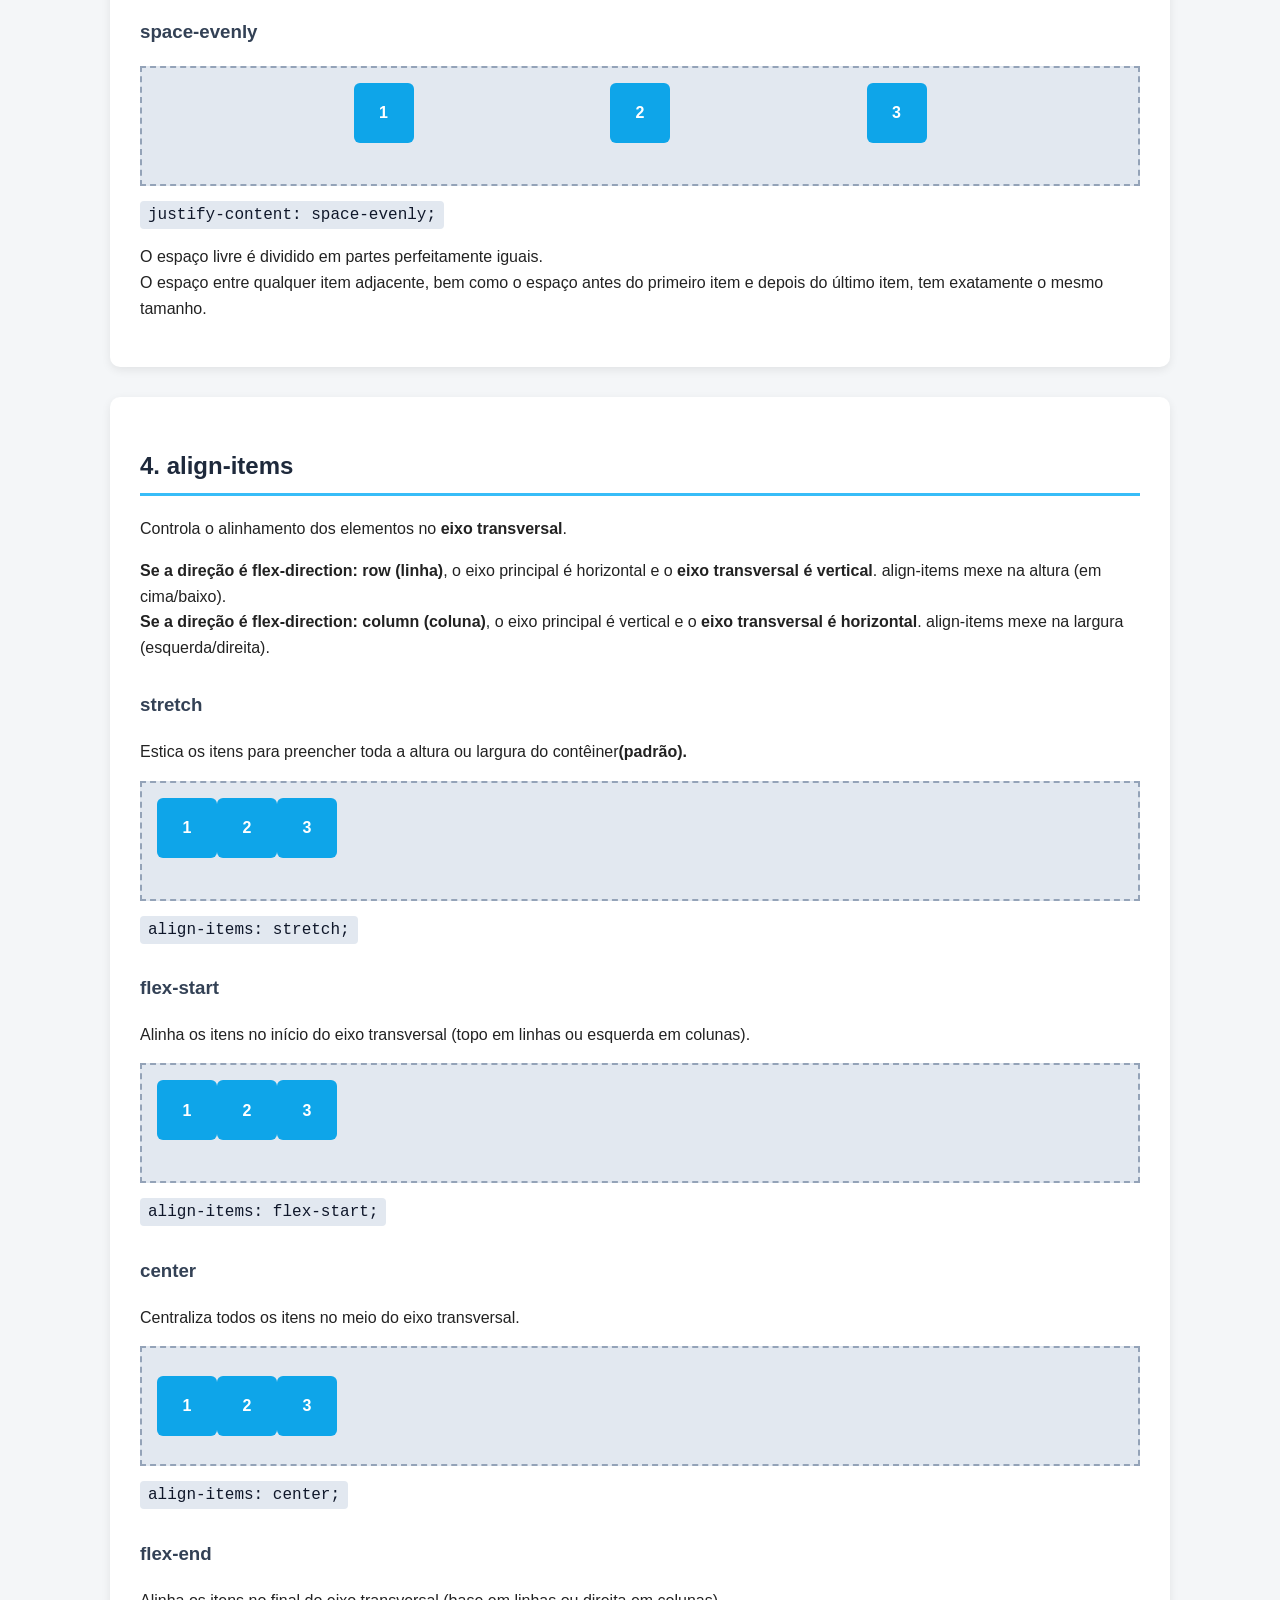
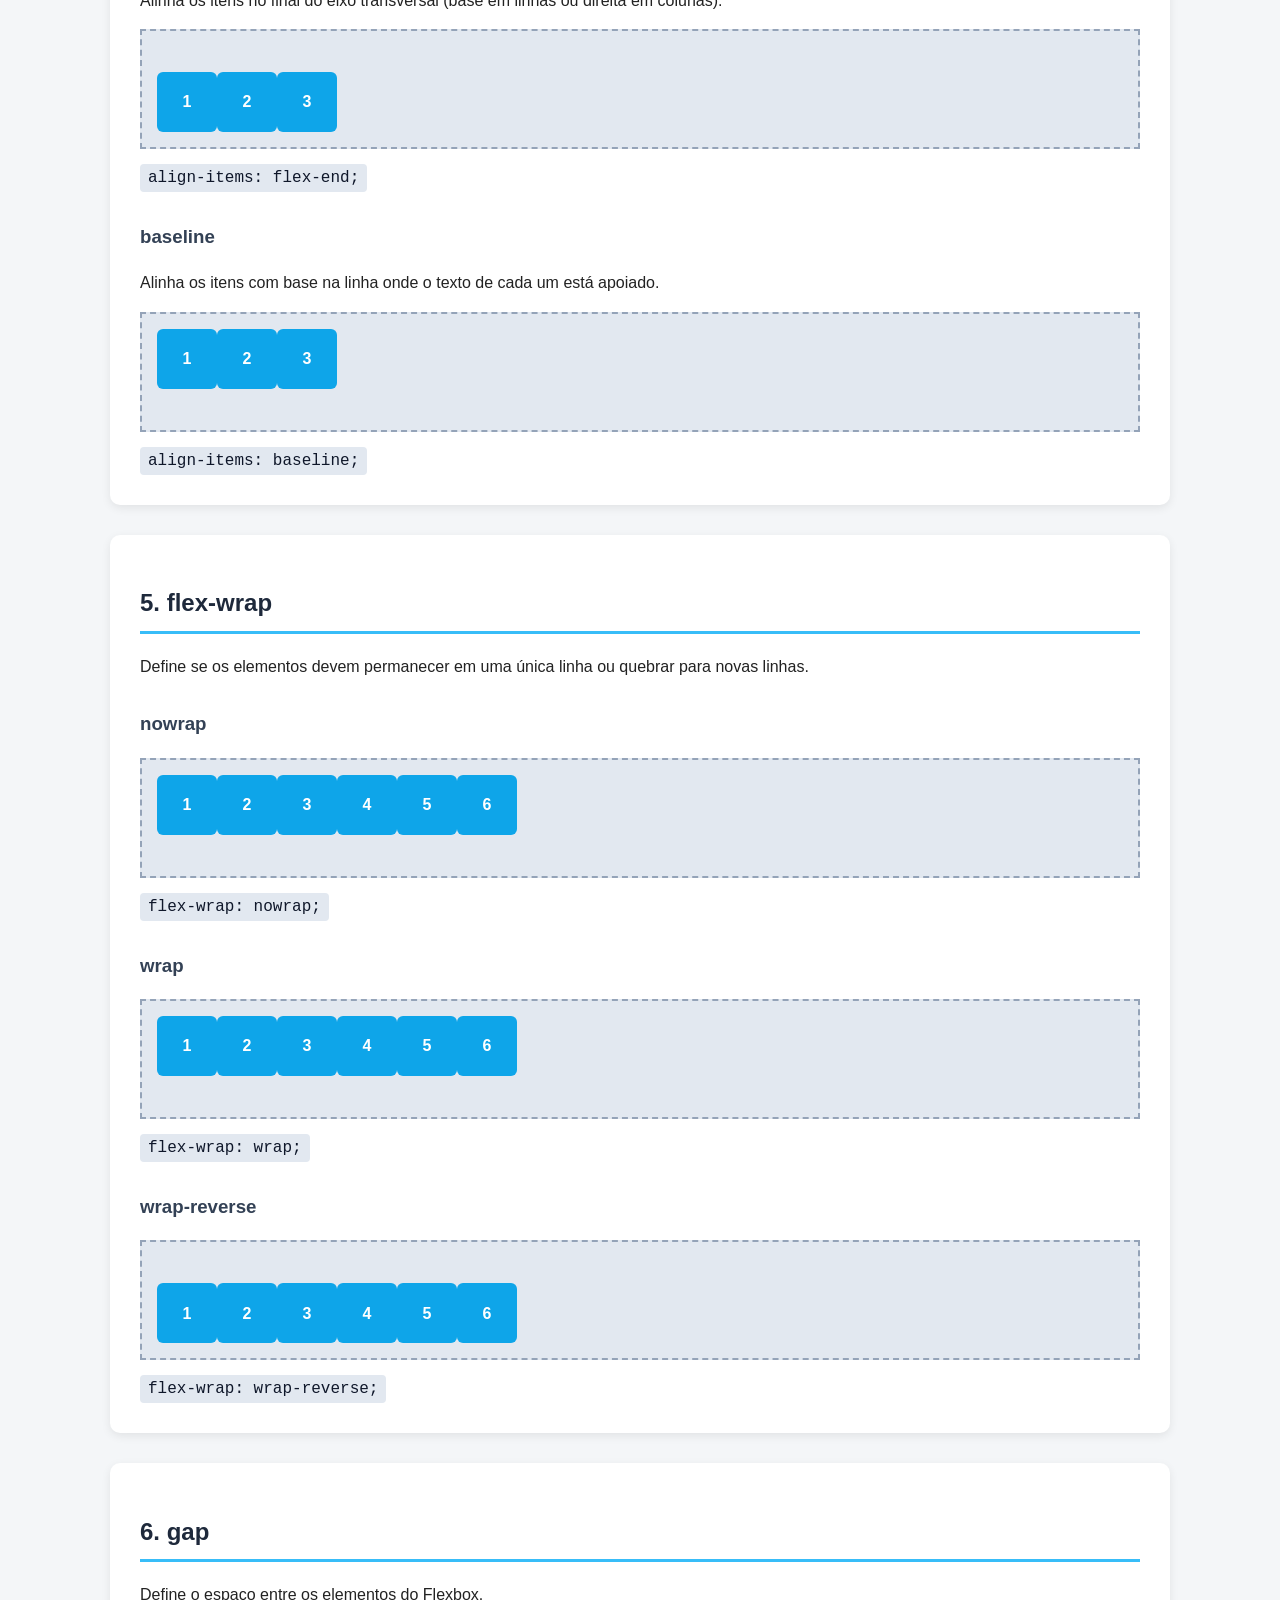
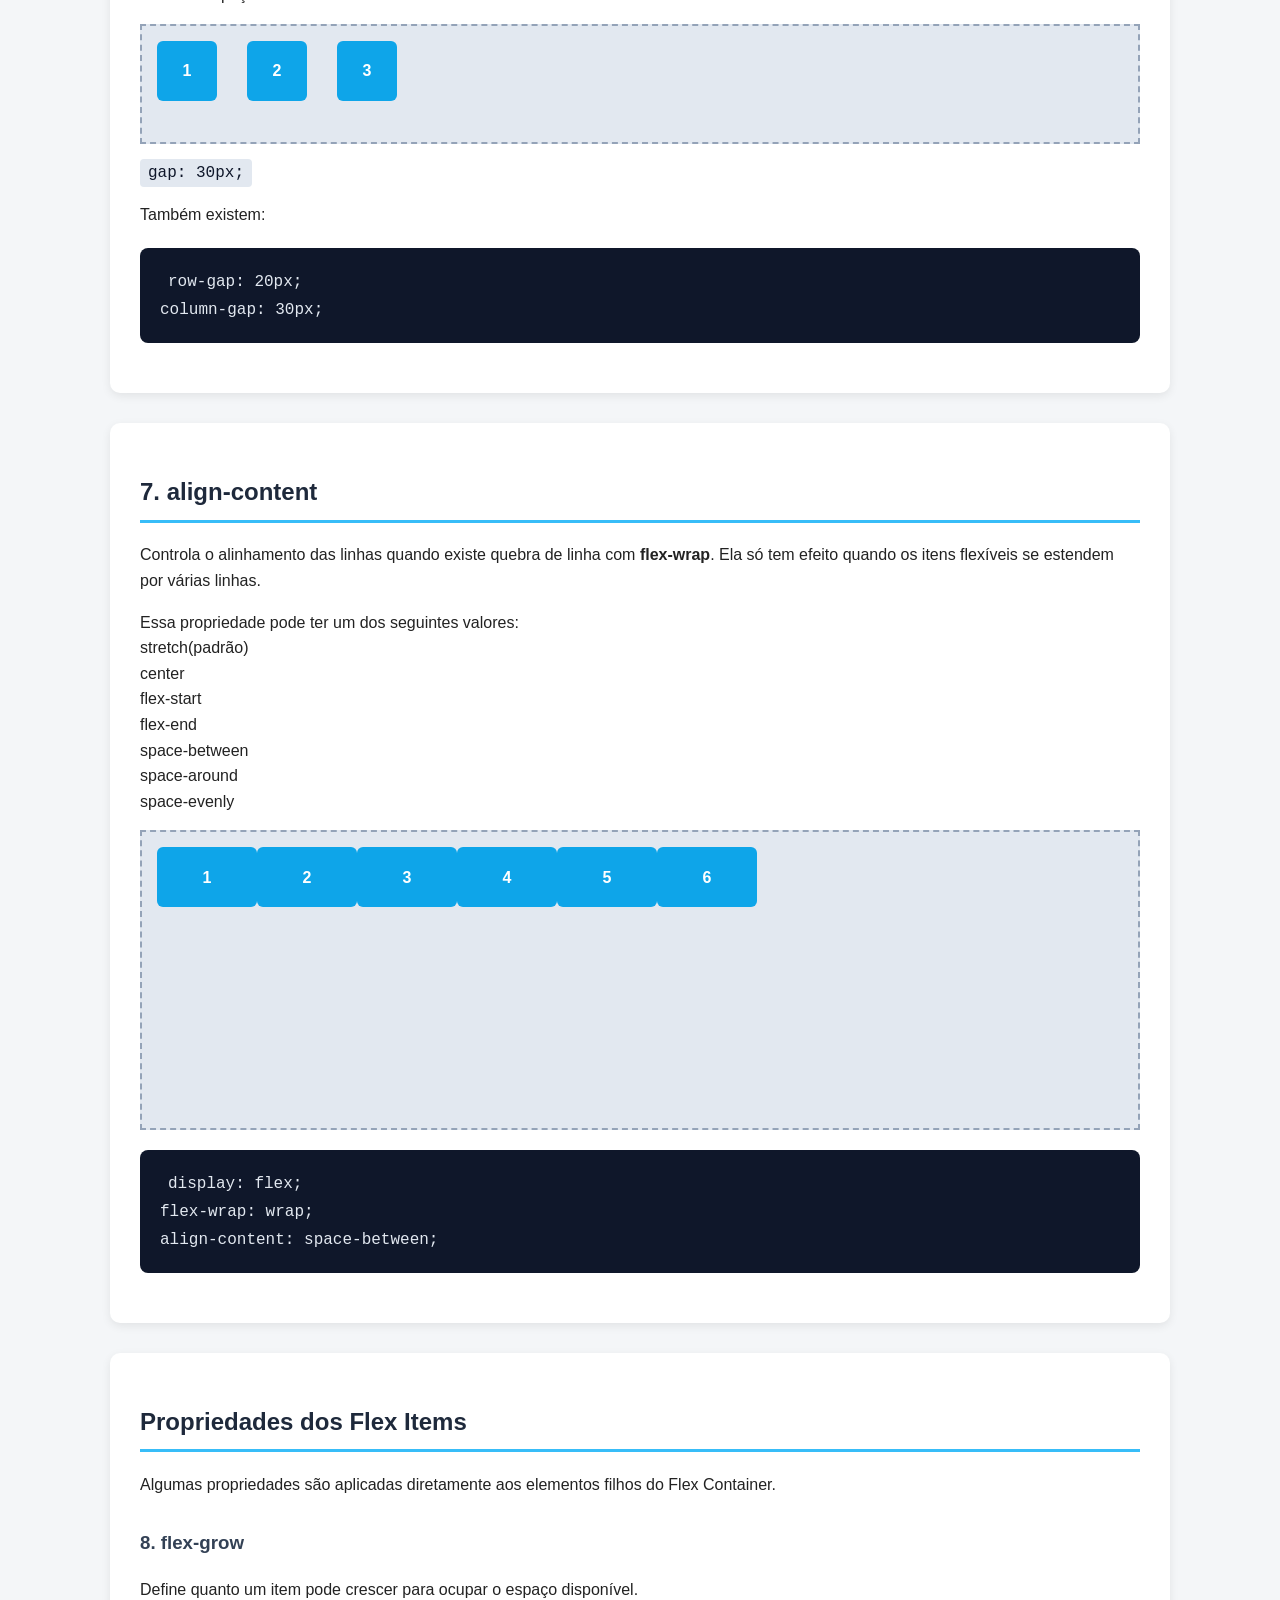
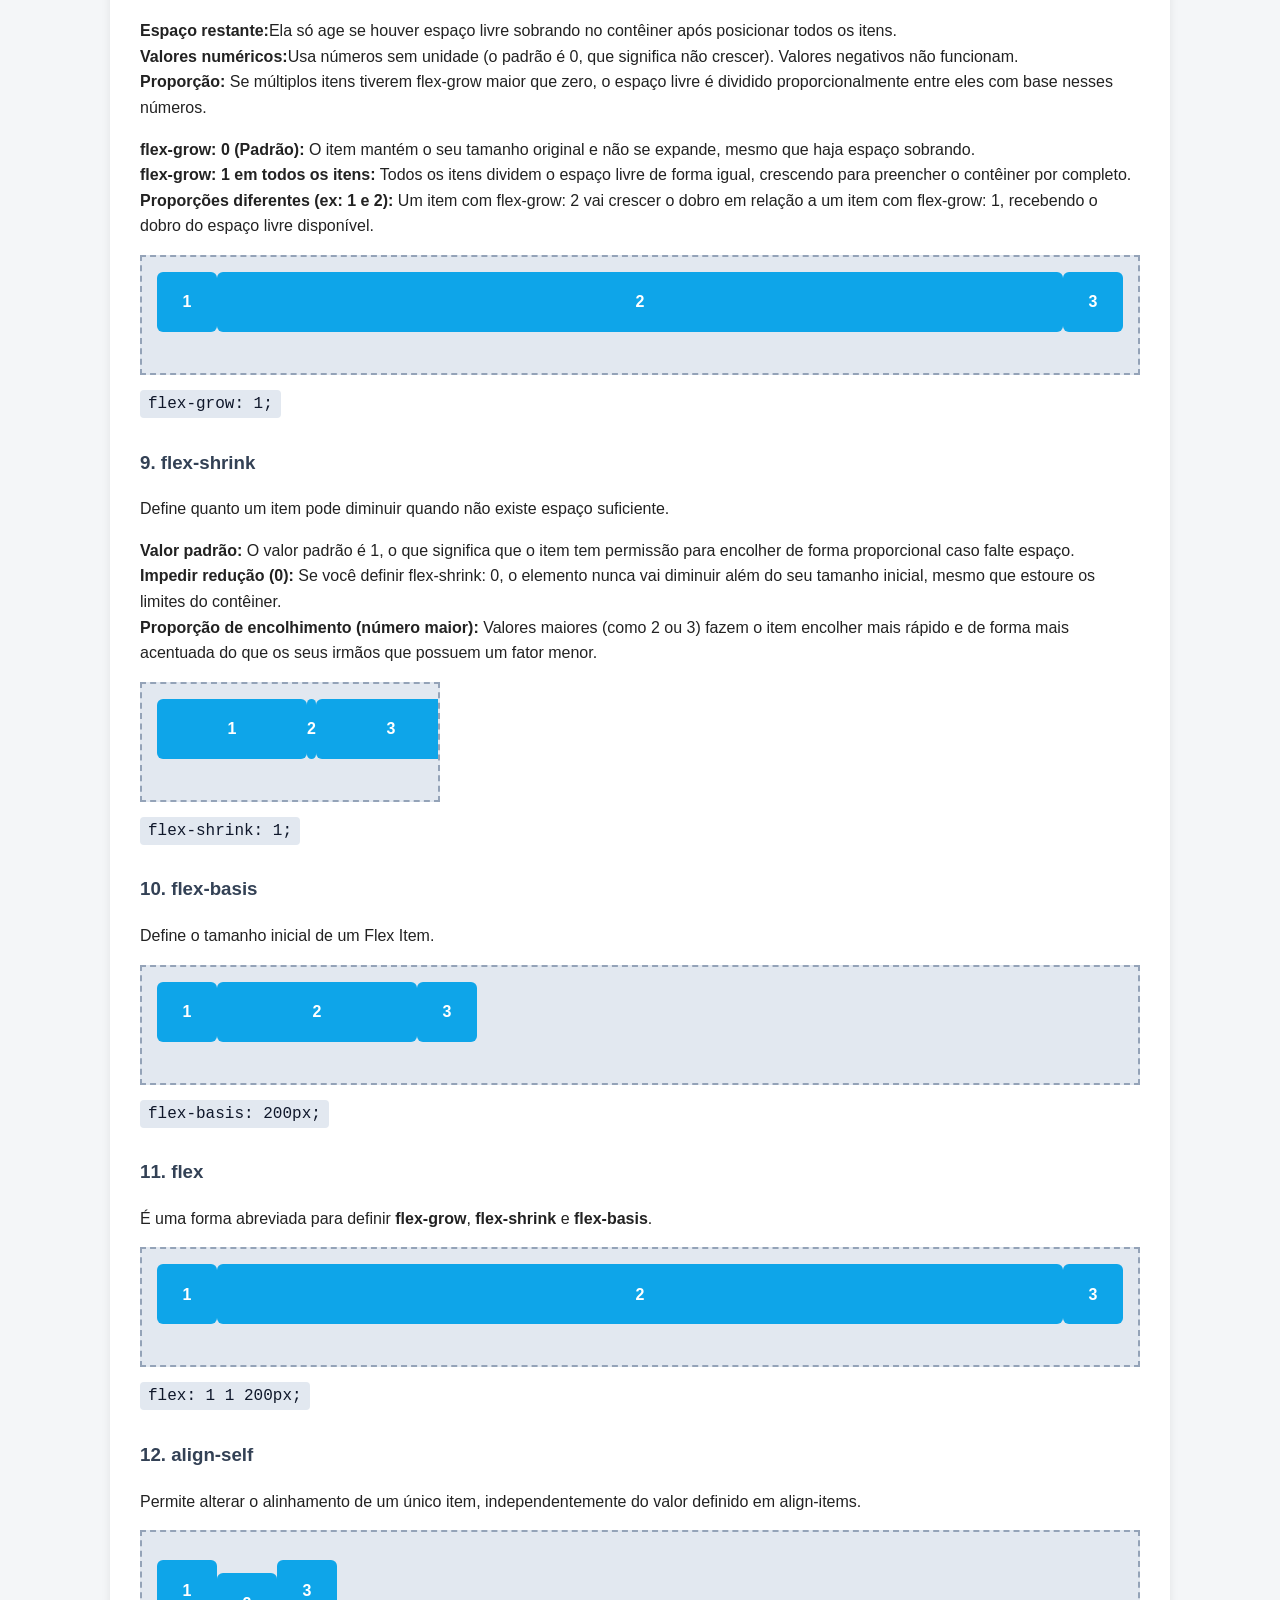
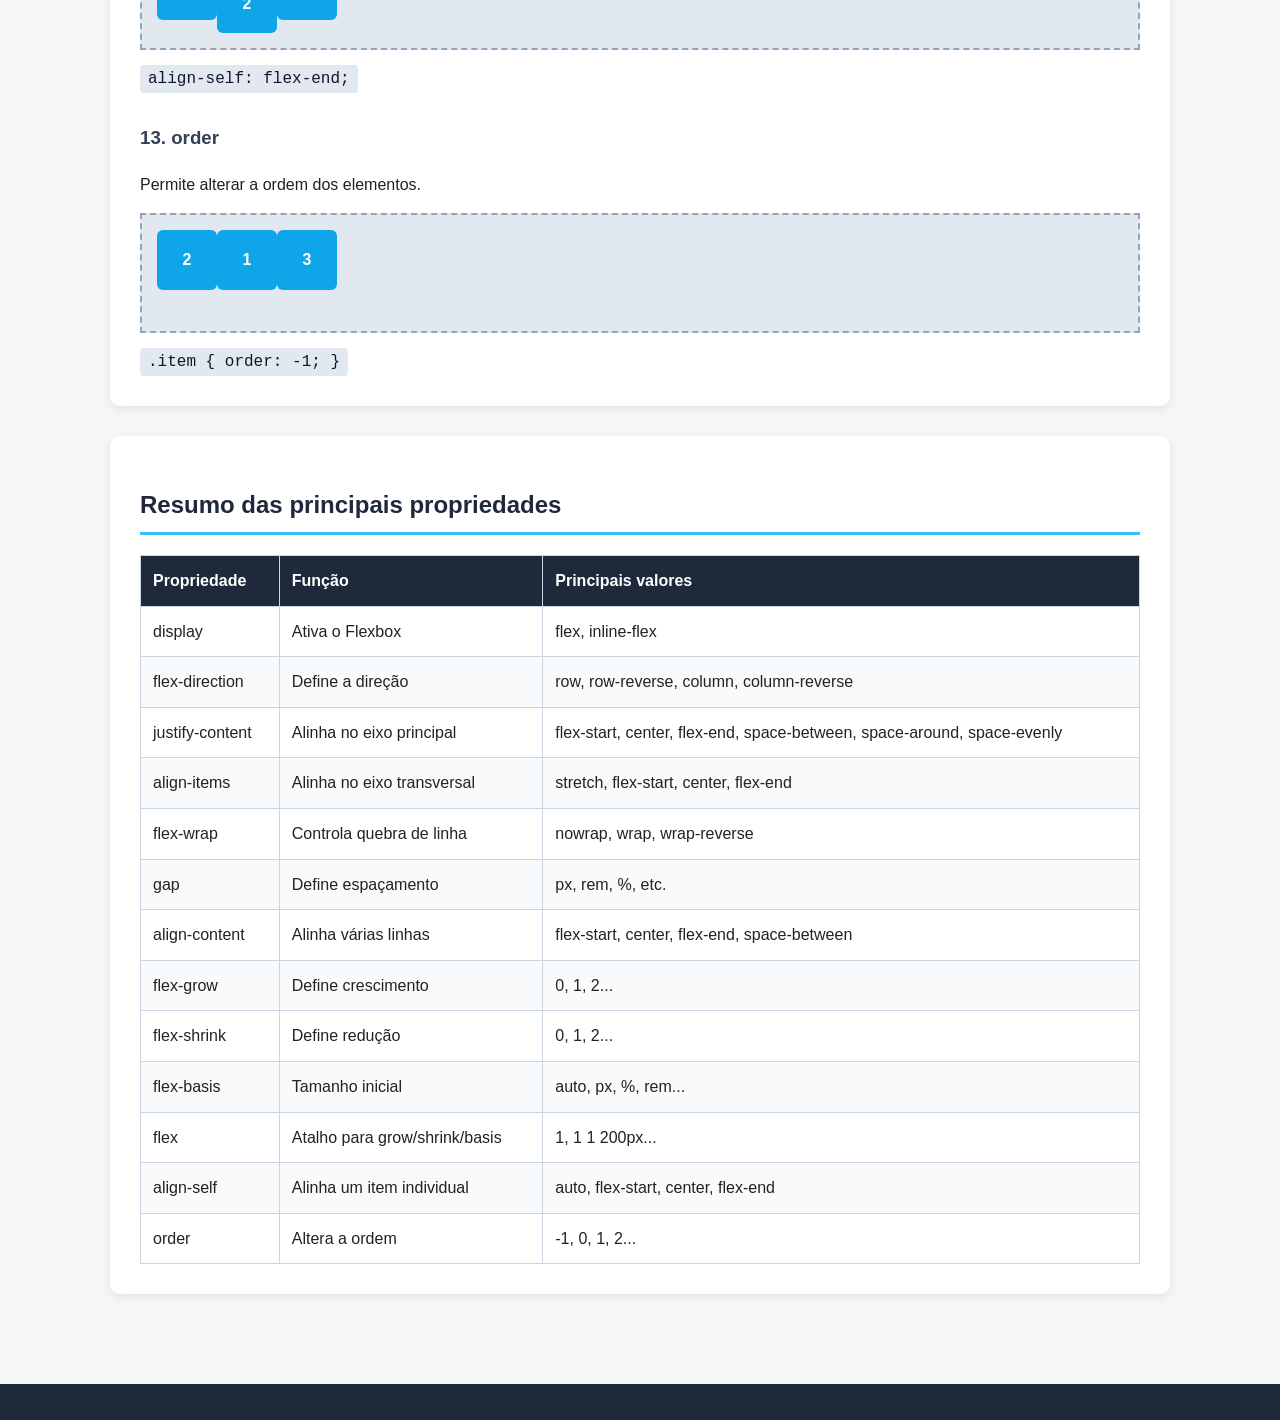
==== commit 9c2ae6c2: "terceiro commit" ====
--- a/Flexbox CSS/index.html
+++ b/Flexbox CSS/index.html
@@ -1,4 +1,4 @@
-```html
+
 <!DOCTYPE html>
 <html lang="pt-BR">
 
@@ -27,6 +27,7 @@
         <a href="#wrap">flex-wrap</a>
         <a href="#gap">gap</a>
         <a href="#itens">Itens</a>
+        <a href="#exemplopratico.html">Exemplo Prático</a>
     </nav>
 
     <main>
